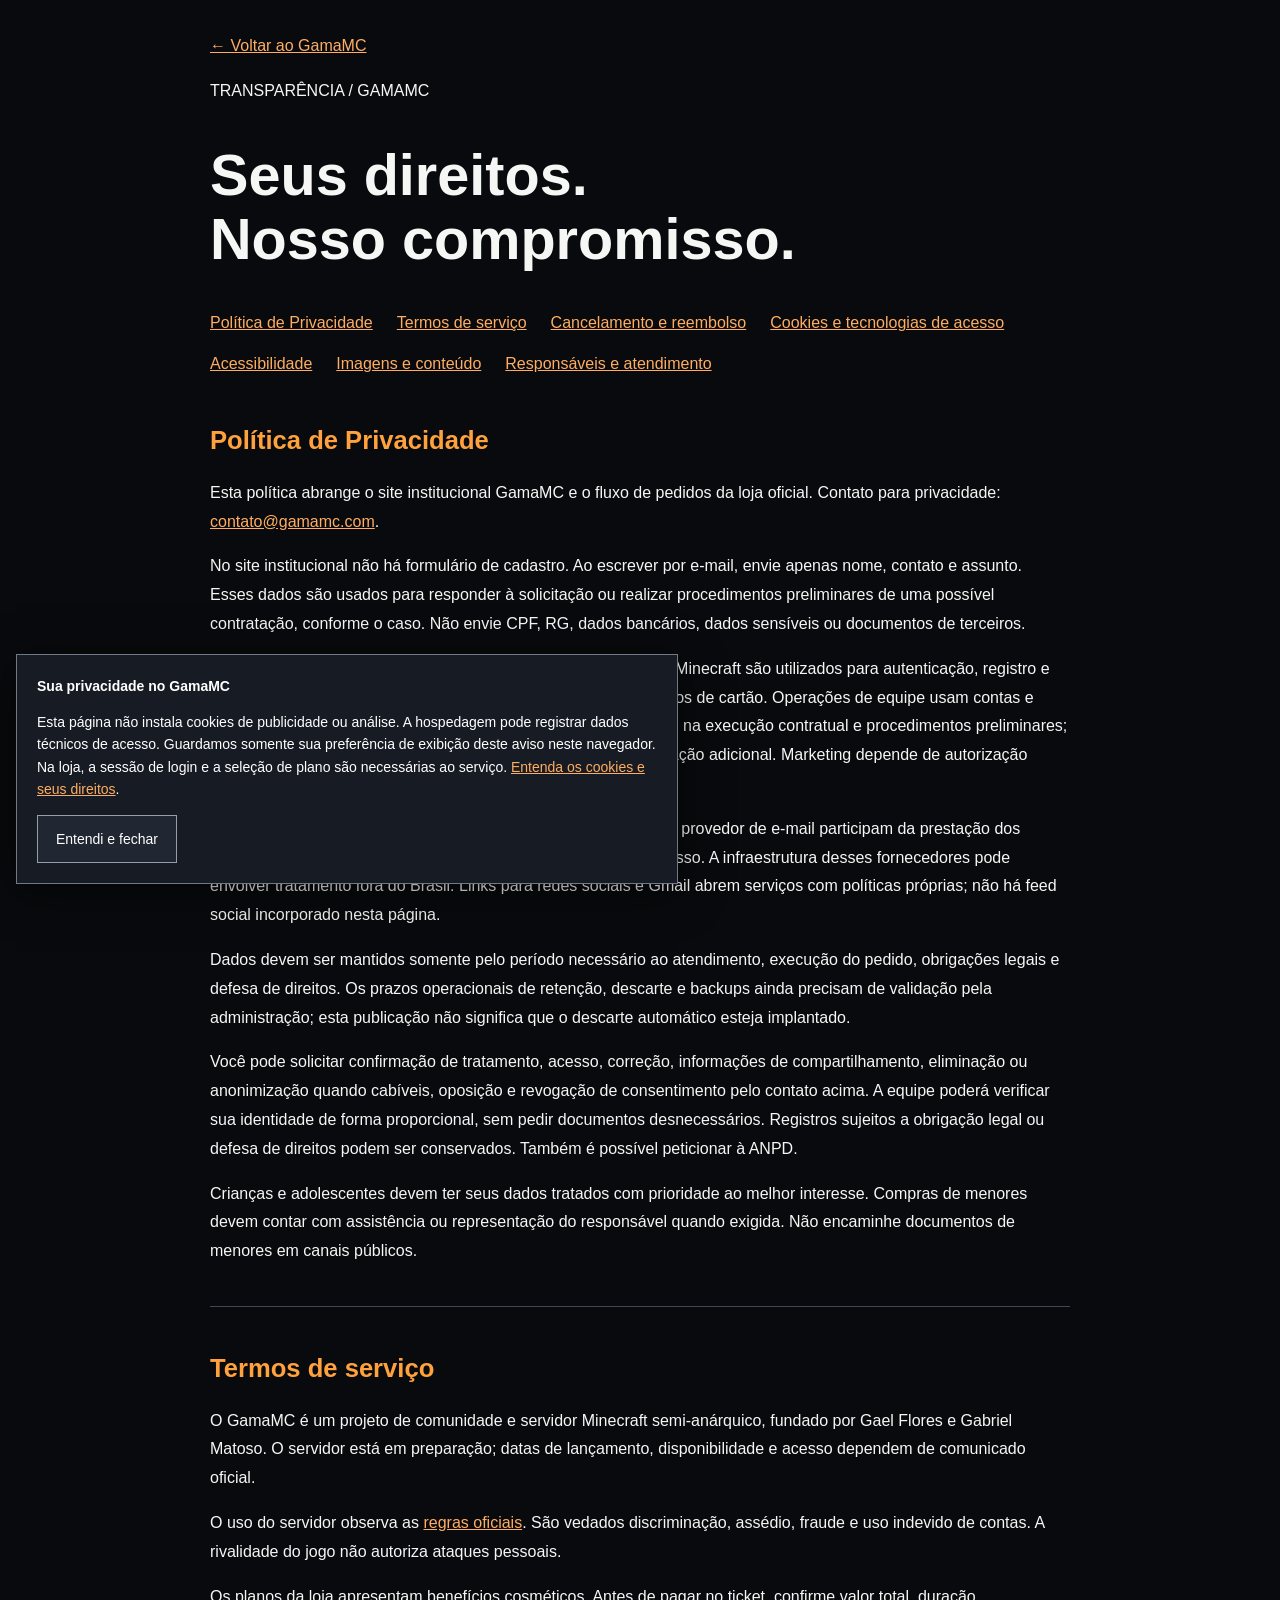
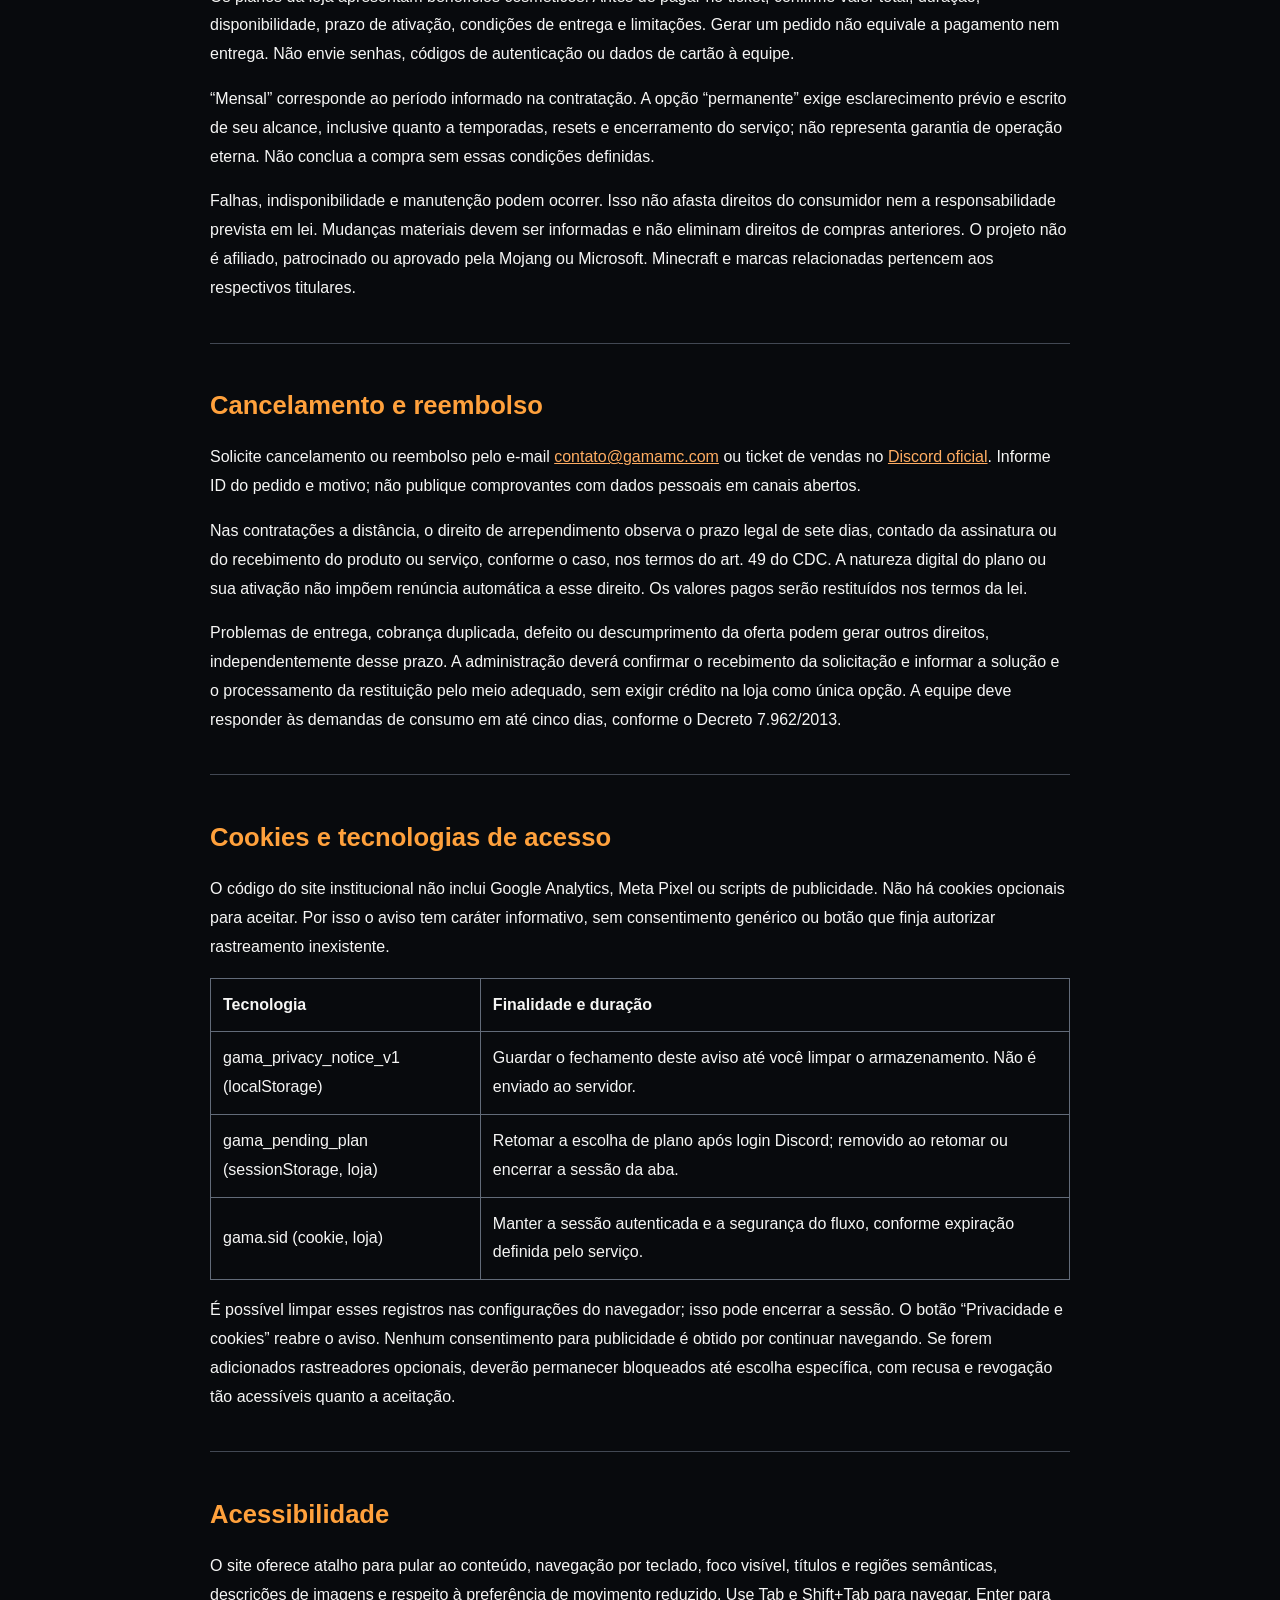
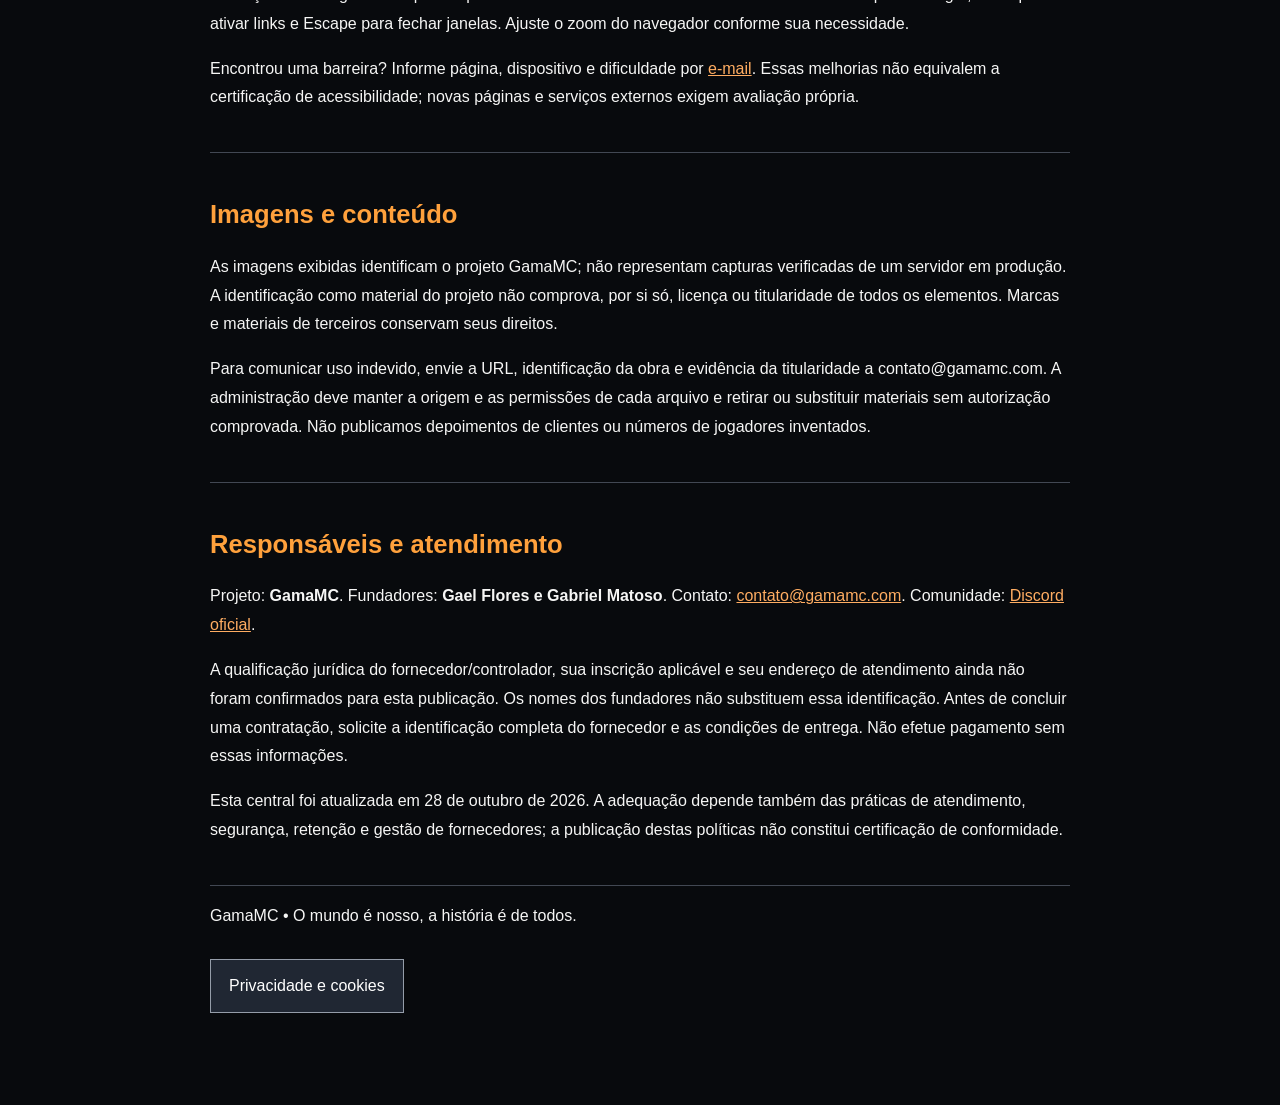
==== politicas.html @ e67f2d0d "Add GamaMC policies and accessibility improvements" ====
<!doctype html><html lang="pt-BR"><head><meta charset="utf-8"><meta name="viewport" content="width=device-width,initial-scale=1"><title>Privacidade, termos e atendimento | GamaMC</title><meta name="description" content="Políticas de privacidade, cookies, termos, reembolso e atendimento GamaMC."><link rel="stylesheet" href="legal.css"></head><body class="legal-page"><a href="/">← Voltar ao GamaMC</a><main id="conteudo"><p>TRANSPARÊNCIA / GAMAMC</p><h1>Seus direitos.<br>Nosso compromisso.</h1><nav class="legal-nav" aria-label="Políticas"><a href="#privacidade">Política de Privacidade</a><a href="#termos">Termos de serviço</a><a href="#reembolso">Cancelamento e reembolso</a><a href="#cookies">Cookies e tecnologias de acesso</a><a href="#acessibilidade">Acessibilidade</a><a href="#imagens">Imagens e conteúdo</a><a href="#contato">Responsáveis e atendimento</a></nav><section id="privacidade"><h2>Política de Privacidade</h2><p>Esta política abrange o site institucional GamaMC e o fluxo de pedidos da loja oficial. Contato para privacidade: <a href="mailto:contato@gamamc.com?subject=Privacidade%20e%20dados">contato@gamamc.com</a>.</p><p>No site institucional não há formulário de cadastro. Ao escrever por e-mail, envie apenas nome, contato e assunto. Esses dados são usados para responder à solicitação ou realizar procedimentos preliminares de uma possível contratação, conforme o caso. Não envie CPF, RG, dados bancários, dados sensíveis ou documentos de terceiros.</p><p>Na loja, o login Discord identifica a conta; e-mail verificado e nick Minecraft são utilizados para autenticação, registro e atendimento do pedido. O fluxo público não solicita CPF nem dados de cartão. Operações de equipe usam contas e permissões próprias. Os dados necessários à compra se baseiam na execução contratual e procedimentos preliminares; obrigações legais e proteção de direitos podem justificar conservação adicional. Marketing depende de autorização específica e opcional, caso venha a existir.</p><p>Hospedagem (Vercel no institucional e Railway na loja), Discord e provedor de e-mail participam da prestação dos serviços e podem tratar dados técnicos, como IP e horário de acesso. A infraestrutura desses fornecedores pode envolver tratamento fora do Brasil. Links para redes sociais e Gmail abrem serviços com políticas próprias; não há feed social incorporado nesta página.</p><p>Dados devem ser mantidos somente pelo período necessário ao atendimento, execução do pedido, obrigações legais e defesa de direitos. Os prazos operacionais de retenção, descarte e backups ainda precisam de validação pela administração; esta publicação não significa que o descarte automático esteja implantado.</p><p>Você pode solicitar confirmação de tratamento, acesso, correção, informações de compartilhamento, eliminação ou anonimização quando cabíveis, oposição e revogação de consentimento pelo contato acima. A equipe poderá verificar sua identidade de forma proporcional, sem pedir documentos desnecessários. Registros sujeitos a obrigação legal ou defesa de direitos podem ser conservados. Também é possível peticionar à ANPD.</p><p>Crianças e adolescentes devem ter seus dados tratados com prioridade ao melhor interesse. Compras de menores devem contar com assistência ou representação do responsável quando exigida. Não encaminhe documentos de menores em canais públicos.</p></section><section id="termos"><h2>Termos de serviço</h2><p>O GamaMC é um projeto de comunidade e servidor Minecraft semi-anárquico, fundado por Gael Flores e Gabriel Matoso. O servidor está em preparação; datas de lançamento, disponibilidade e acesso dependem de comunicado oficial.</p><p>O uso do servidor observa as <a href="https://gamamcregras.vercel.app/">regras oficiais</a>. São vedados discriminação, assédio, fraude e uso indevido de contas. A rivalidade do jogo não autoriza ataques pessoais.</p><p>Os planos da loja apresentam benefícios cosméticos. Antes de pagar no ticket, confirme valor total, duração, disponibilidade, prazo de ativação, condições de entrega e limitações. Gerar um pedido não equivale a pagamento nem entrega. Não envie senhas, códigos de autenticação ou dados de cartão à equipe.</p><p>“Mensal” corresponde ao período informado na contratação. A opção “permanente” exige esclarecimento prévio e escrito de seu alcance, inclusive quanto a temporadas, resets e encerramento do serviço; não representa garantia de operação eterna. Não conclua a compra sem essas condições definidas.</p><p>Falhas, indisponibilidade e manutenção podem ocorrer. Isso não afasta direitos do consumidor nem a responsabilidade prevista em lei. Mudanças materiais devem ser informadas e não eliminam direitos de compras anteriores. O projeto não é afiliado, patrocinado ou aprovado pela Mojang ou Microsoft. Minecraft e marcas relacionadas pertencem aos respectivos titulares.</p></section><section id="reembolso"><h2>Cancelamento e reembolso</h2><p>Solicite cancelamento ou reembolso pelo e-mail <a href="mailto:contato@gamamc.com?subject=Cancelamento%20ou%20reembolso">contato@gamamc.com</a> ou ticket de vendas no <a href="https://discord.gg/cwuTtM74SW">Discord oficial</a>. Informe ID do pedido e motivo; não publique comprovantes com dados pessoais em canais abertos.</p><p>Nas contratações a distância, o direito de arrependimento observa o prazo legal de sete dias, contado da assinatura ou do recebimento do produto ou serviço, conforme o caso, nos termos do art. 49 do CDC. A natureza digital do plano ou sua ativação não impõem renúncia automática a esse direito. Os valores pagos serão restituídos nos termos da lei.</p><p>Problemas de entrega, cobrança duplicada, defeito ou descumprimento da oferta podem gerar outros direitos, independentemente desse prazo. A administração deverá confirmar o recebimento da solicitação e informar a solução e o processamento da restituição pelo meio adequado, sem exigir crédito na loja como única opção. A equipe deve responder às demandas de consumo em até cinco dias, conforme o Decreto 7.962/2013.</p></section><section id="cookies"><h2>Cookies e tecnologias de acesso</h2><p>O código do site institucional não inclui Google Analytics, Meta Pixel ou scripts de publicidade. Não há cookies opcionais para aceitar. Por isso o aviso tem caráter informativo, sem consentimento genérico ou botão que finja autorizar rastreamento inexistente.</p><table><thead><tr><th>Tecnologia</th><th>Finalidade e duração</th></tr></thead><tbody><tr><td>gama_privacy_notice_v1 (localStorage)</td><td>Guardar o fechamento deste aviso até você limpar o armazenamento. Não é enviado ao servidor.</td></tr><tr><td>gama_pending_plan (sessionStorage, loja)</td><td>Retomar a escolha de plano após login Discord; removido ao retomar ou encerrar a sessão da aba.</td></tr><tr><td>gama.sid (cookie, loja)</td><td>Manter a sessão autenticada e a segurança do fluxo, conforme expiração definida pelo serviço.</td></tr></tbody></table><p>É possível limpar esses registros nas configurações do navegador; isso pode encerrar a sessão. O botão “Privacidade e cookies” reabre o aviso. Nenhum consentimento para publicidade é obtido por continuar navegando. Se forem adicionados rastreadores opcionais, deverão permanecer bloqueados até escolha específica, com recusa e revogação tão acessíveis quanto a aceitação.</p></section><section id="acessibilidade"><h2>Acessibilidade</h2><p>O site oferece atalho para pular ao conteúdo, navegação por teclado, foco visível, títulos e regiões semânticas, descrições de imagens e respeito à preferência de movimento reduzido. Use Tab e Shift+Tab para navegar, Enter para ativar links e Escape para fechar janelas. Ajuste o zoom do navegador conforme sua necessidade.</p><p>Encontrou uma barreira? Informe página, dispositivo e dificuldade por <a href="mailto:contato@gamamc.com?subject=Acessibilidade">e-mail</a>. Essas melhorias não equivalem a certificação de acessibilidade; novas páginas e serviços externos exigem avaliação própria.</p></section><section id="imagens"><h2>Imagens e conteúdo</h2><p>As imagens exibidas identificam o projeto GamaMC; não representam capturas verificadas de um servidor em produção. A identificação como material do projeto não comprova, por si só, licença ou titularidade de todos os elementos. Marcas e materiais de terceiros conservam seus direitos.</p><p>Para comunicar uso indevido, envie a URL, identificação da obra e evidência da titularidade a contato@gamamc.com. A administração deve manter a origem e as permissões de cada arquivo e retirar ou substituir materiais sem autorização comprovada. Não publicamos depoimentos de clientes ou números de jogadores inventados.</p></section><section id="contato"><h2>Responsáveis e atendimento</h2><p>Projeto: <strong>GamaMC</strong>. Fundadores: <strong>Gael Flores e Gabriel Matoso</strong>. Contato: <a href="mailto:contato@gamamc.com">contato@gamamc.com</a>. Comunidade: <a href="https://discord.gg/cwuTtM74SW">Discord oficial</a>.</p><p>A qualificação jurídica do fornecedor/controlador, sua inscrição aplicável e seu endereço de atendimento ainda não foram confirmados para esta publicação. Os nomes dos fundadores não substituem essa identificação. Antes de concluir uma contratação, solicite a identificação completa do fornecedor e as condições de entrega. Não efetue pagamento sem essas informações.</p><p>Esta central foi atualizada em 28 de outubro de 2026. A adequação depende também das práticas de atendimento, segurança, retenção e gestão de fornecedores; a publicação destas políticas não constitui certificação de conformidade.</p></section></main><footer><p>GamaMC • O mundo é nosso, a história é de todos.</p></footer><script src="privacy.js" defer></script></body></html>
---- legal.css ----
/* Contraste, foco, movimento e políticas compartilhados. */
:root{--muted:#b8bec8} :focus-visible{outline:3px solid #ffad62!important;outline-offset:5px!important}a,button,input,select,summary{touch-action:manipulation} .footer-links a{min-height:44px;display:inline-flex;align-items:center} .brand small,.hero-foot,.section-tag,.portal-status-note,.portal-disclaimer{color:#bbc1cb} .legal-page{max-width:860px;margin:auto;padding:32px 24px 80px;font:1rem/1.8 Arial,sans-serif;background:#080a0d;color:#f6f6f5}.legal-page h1{font-size:clamp(2rem,7vw,3.6rem);line-height:1.1}.legal-page h2{font-size:1.6rem;line-height:1.3;color:#ffa13c}.legal-page section{padding:24px 0;border-bottom:1px solid #424853;scroll-margin-top:24px}.legal-page a{text-decoration:underline;color:#ffad62}.legal-nav{display:flex;flex-wrap:wrap;gap:12px 24px}.privacy-notice{position:fixed;bottom:16px;left:16px;right:16px;max-width:620px;z-index:150;background:#171c24;color:#fff;border:1px solid #717987;padding:20px;box-shadow:0 8px 40px #0008;font:14px/1.6 Arial,sans-serif}.privacy-notice a{text-decoration:underline;color:#ffad62}.privacy-notice button,.privacy-settings{background:#202733;color:#fff;border:1px solid #959da9;padding:12px 18px;cursor:pointer;font:inherit}.privacy-settings{margin:12px 0}.privacy-notice[hidden]{display:none}.skip-link:focus{z-index:999;position:fixed;top:8px;left:8px;background:#fff;color:#000;padding:16px}.legal-page table{width:100%;border-collapse:collapse}.legal-page td,.legal-page th{text-align:left;border:1px solid #626b79;padding:12px;overflow-wrap:anywhere}@media(prefers-reduced-motion:reduce){*,*::before,*::after{animation:none!important;transition:none!important;scroll-behavior:auto!important}.reveal{opacity:1!important;transform:none!important}} @media(max-width:760px){.nav:not(.open){visibility:hidden}.nav.open{visibility:visible}.privacy-notice{bottom:8px;left:8px;right:8px;max-height:50vh;overflow:auto}}
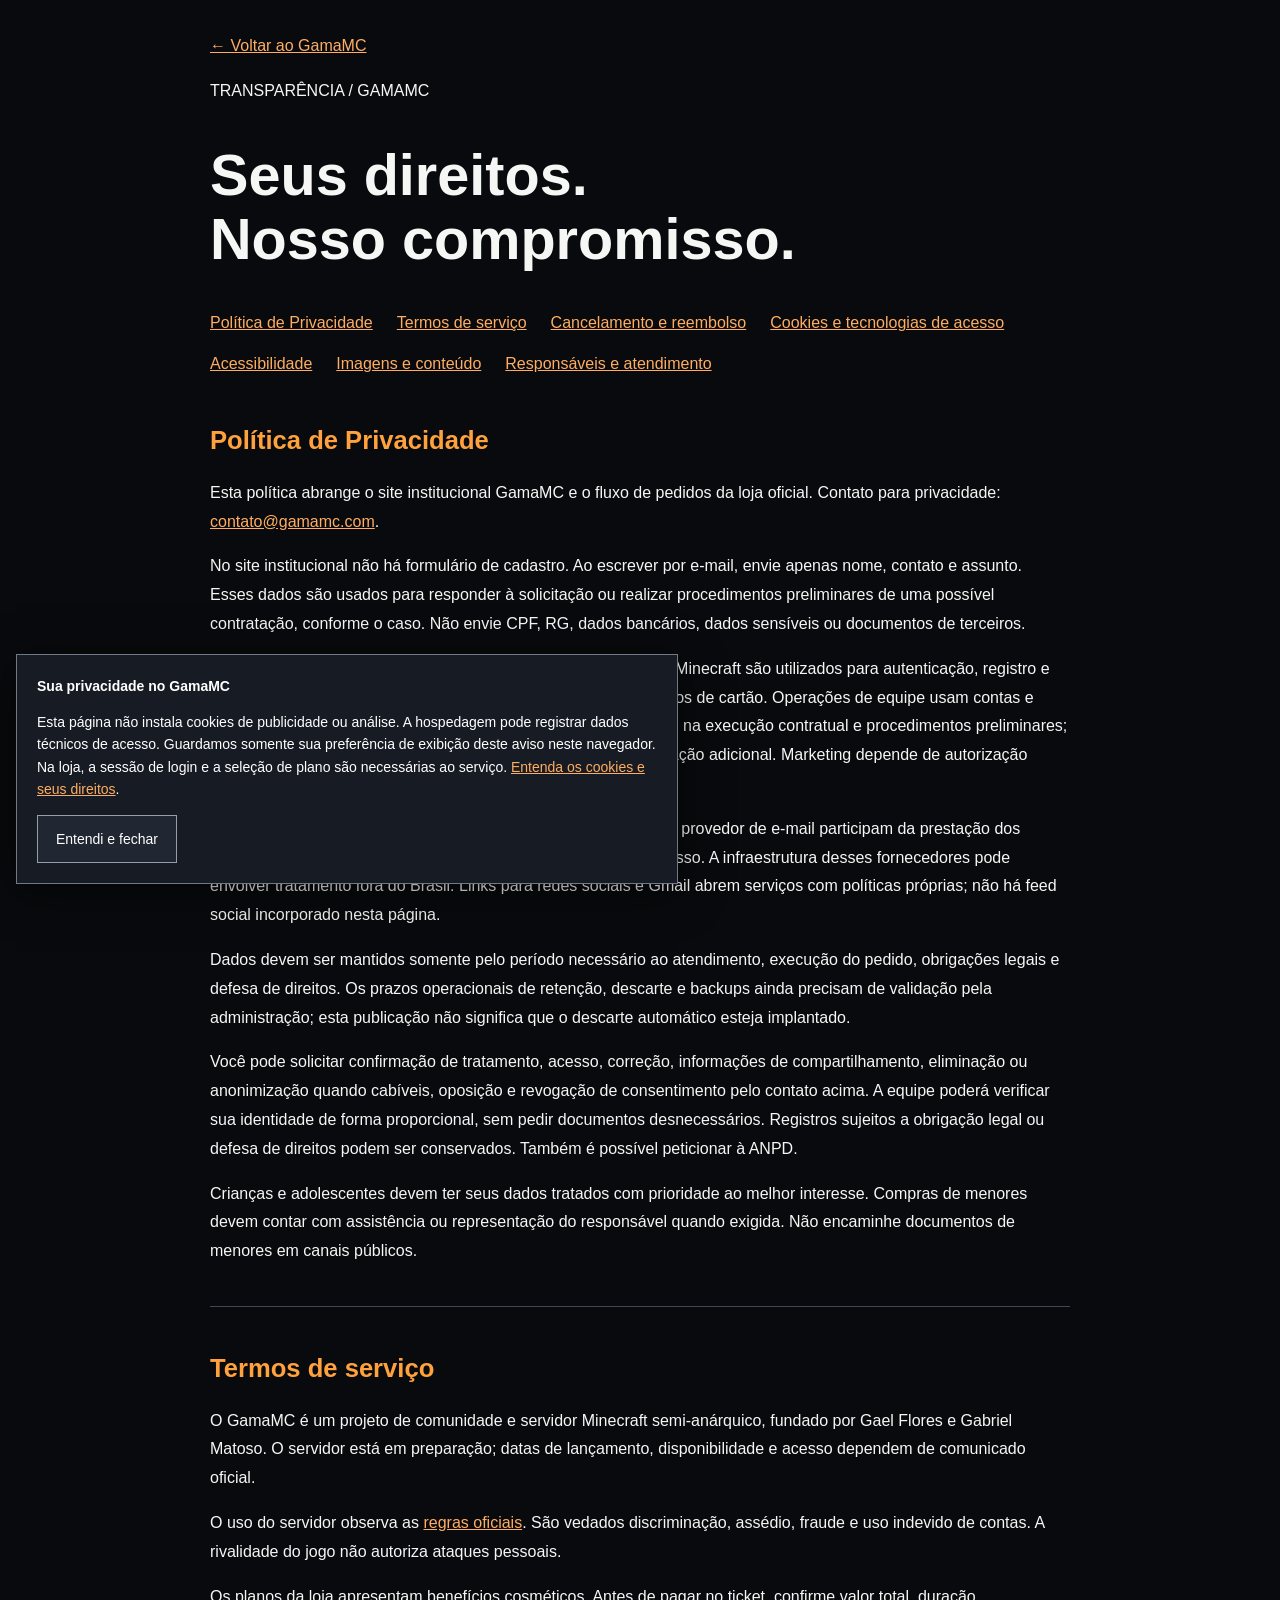
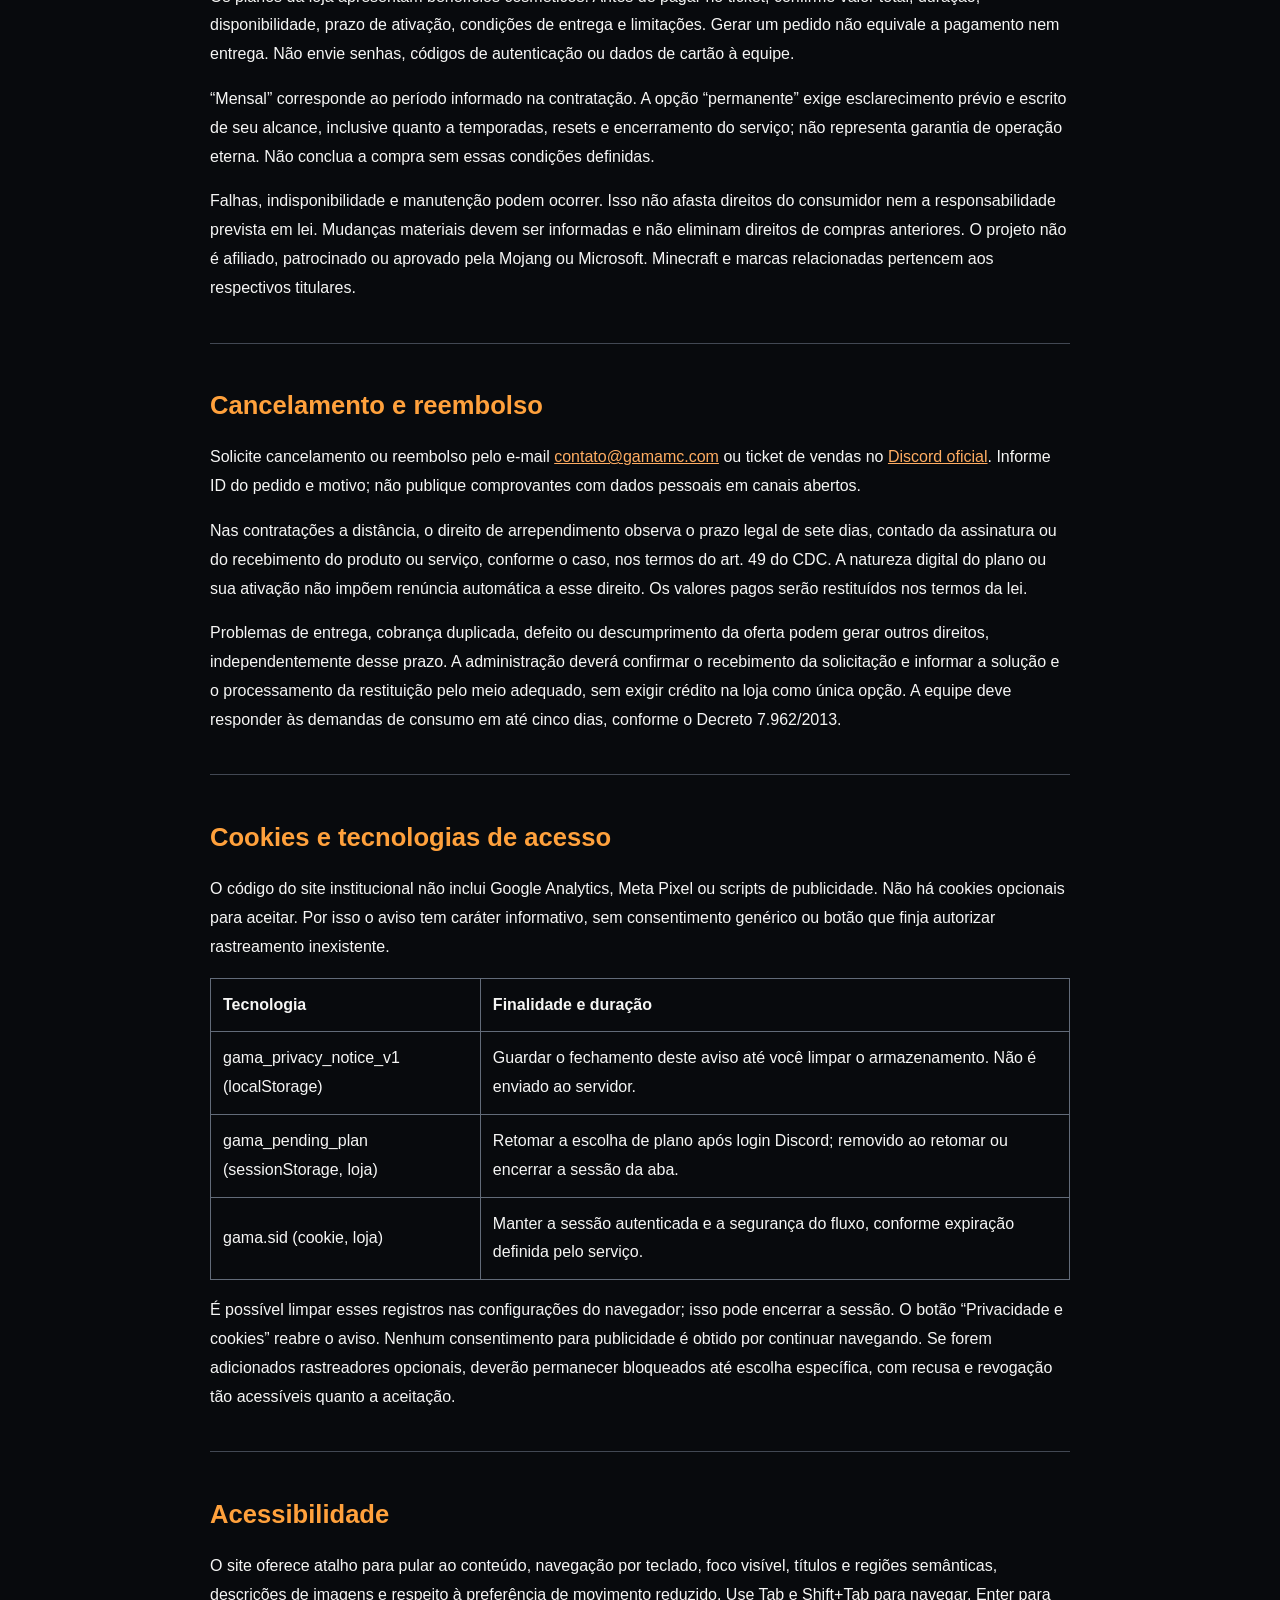
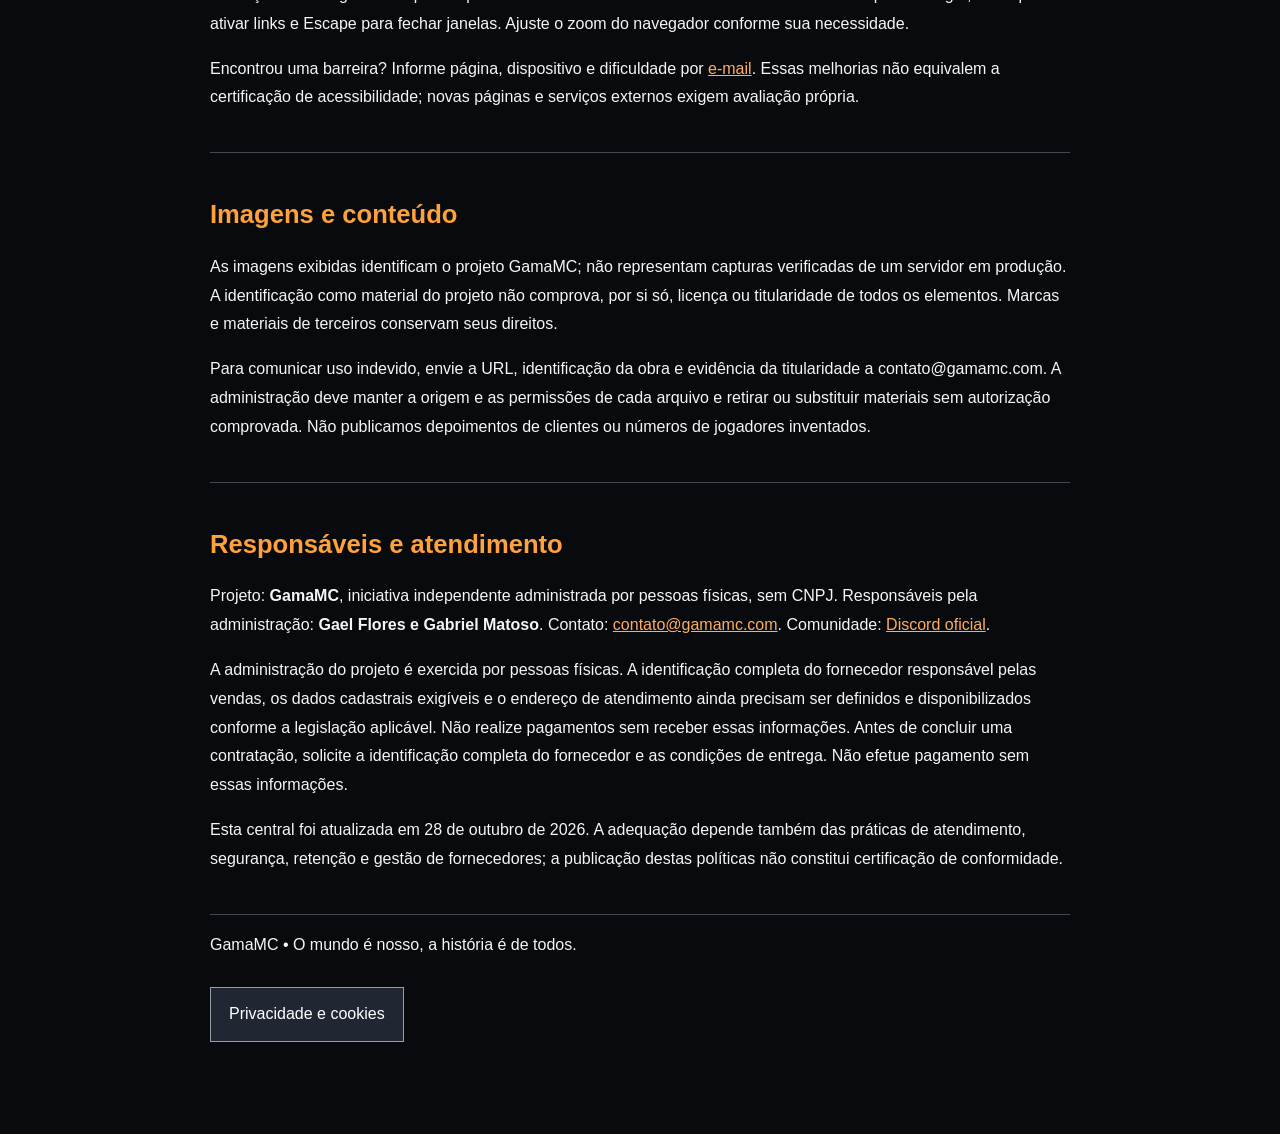
==== commit ccced9b1: "Clarify GamaMC individual administrators and verified contact" ====
--- a/politicas.html
+++ b/politicas.html
@@ -1 +1 @@
-<!doctype html><html lang="pt-BR"><head><meta charset="utf-8"><meta name="viewport" content="width=device-width,initial-scale=1"><title>Privacidade, termos e atendimento | GamaMC</title><meta name="description" content="Políticas de privacidade, cookies, termos, reembolso e atendimento GamaMC."><link rel="stylesheet" href="legal.css"></head><body class="legal-page"><a href="/">← Voltar ao GamaMC</a><main id="conteudo"><p>TRANSPARÊNCIA / GAMAMC</p><h1>Seus direitos.<br>Nosso compromisso.</h1><nav class="legal-nav" aria-label="Políticas"><a href="#privacidade">Política de Privacidade</a><a href="#termos">Termos de serviço</a><a href="#reembolso">Cancelamento e reembolso</a><a href="#cookies">Cookies e tecnologias de acesso</a><a href="#acessibilidade">Acessibilidade</a><a href="#imagens">Imagens e conteúdo</a><a href="#contato">Responsáveis e atendimento</a></nav><section id="privacidade"><h2>Política de Privacidade</h2><p>Esta política abrange o site institucional GamaMC e o fluxo de pedidos da loja oficial. Contato para privacidade: <a href="mailto:contato@gamamc.com?subject=Privacidade%20e%20dados">contato@gamamc.com</a>.</p><p>No site institucional não há formulário de cadastro. Ao escrever por e-mail, envie apenas nome, contato e assunto. Esses dados são usados para responder à solicitação ou realizar procedimentos preliminares de uma possível contratação, conforme o caso. Não envie CPF, RG, dados bancários, dados sensíveis ou documentos de terceiros.</p><p>Na loja, o login Discord identifica a conta; e-mail verificado e nick Minecraft são utilizados para autenticação, registro e atendimento do pedido. O fluxo público não solicita CPF nem dados de cartão. Operações de equipe usam contas e permissões próprias. Os dados necessários à compra se baseiam na execução contratual e procedimentos preliminares; obrigações legais e proteção de direitos podem justificar conservação adicional. Marketing depende de autorização específica e opcional, caso venha a existir.</p><p>Hospedagem (Vercel no institucional e Railway na loja), Discord e provedor de e-mail participam da prestação dos serviços e podem tratar dados técnicos, como IP e horário de acesso. A infraestrutura desses fornecedores pode envolver tratamento fora do Brasil. Links para redes sociais e Gmail abrem serviços com políticas próprias; não há feed social incorporado nesta página.</p><p>Dados devem ser mantidos somente pelo período necessário ao atendimento, execução do pedido, obrigações legais e defesa de direitos. Os prazos operacionais de retenção, descarte e backups ainda precisam de validação pela administração; esta publicação não significa que o descarte automático esteja implantado.</p><p>Você pode solicitar confirmação de tratamento, acesso, correção, informações de compartilhamento, eliminação ou anonimização quando cabíveis, oposição e revogação de consentimento pelo contato acima. A equipe poderá verificar sua identidade de forma proporcional, sem pedir documentos desnecessários. Registros sujeitos a obrigação legal ou defesa de direitos podem ser conservados. Também é possível peticionar à ANPD.</p><p>Crianças e adolescentes devem ter seus dados tratados com prioridade ao melhor interesse. Compras de menores devem contar com assistência ou representação do responsável quando exigida. Não encaminhe documentos de menores em canais públicos.</p></section><section id="termos"><h2>Termos de serviço</h2><p>O GamaMC é um projeto de comunidade e servidor Minecraft semi-anárquico, fundado por Gael Flores e Gabriel Matoso. O servidor está em preparação; datas de lançamento, disponibilidade e acesso dependem de comunicado oficial.</p><p>O uso do servidor observa as <a href="https://gamamcregras.vercel.app/">regras oficiais</a>. São vedados discriminação, assédio, fraude e uso indevido de contas. A rivalidade do jogo não autoriza ataques pessoais.</p><p>Os planos da loja apresentam benefícios cosméticos. Antes de pagar no ticket, confirme valor total, duração, disponibilidade, prazo de ativação, condições de entrega e limitações. Gerar um pedido não equivale a pagamento nem entrega. Não envie senhas, códigos de autenticação ou dados de cartão à equipe.</p><p>“Mensal” corresponde ao período informado na contratação. A opção “permanente” exige esclarecimento prévio e escrito de seu alcance, inclusive quanto a temporadas, resets e encerramento do serviço; não representa garantia de operação eterna. Não conclua a compra sem essas condições definidas.</p><p>Falhas, indisponibilidade e manutenção podem ocorrer. Isso não afasta direitos do consumidor nem a responsabilidade prevista em lei. Mudanças materiais devem ser informadas e não eliminam direitos de compras anteriores. O projeto não é afiliado, patrocinado ou aprovado pela Mojang ou Microsoft. Minecraft e marcas relacionadas pertencem aos respectivos titulares.</p></section><section id="reembolso"><h2>Cancelamento e reembolso</h2><p>Solicite cancelamento ou reembolso pelo e-mail <a href="mailto:contato@gamamc.com?subject=Cancelamento%20ou%20reembolso">contato@gamamc.com</a> ou ticket de vendas no <a href="https://discord.gg/cwuTtM74SW">Discord oficial</a>. Informe ID do pedido e motivo; não publique comprovantes com dados pessoais em canais abertos.</p><p>Nas contratações a distância, o direito de arrependimento observa o prazo legal de sete dias, contado da assinatura ou do recebimento do produto ou serviço, conforme o caso, nos termos do art. 49 do CDC. A natureza digital do plano ou sua ativação não impõem renúncia automática a esse direito. Os valores pagos serão restituídos nos termos da lei.</p><p>Problemas de entrega, cobrança duplicada, defeito ou descumprimento da oferta podem gerar outros direitos, independentemente desse prazo. A administração deverá confirmar o recebimento da solicitação e informar a solução e o processamento da restituição pelo meio adequado, sem exigir crédito na loja como única opção. A equipe deve responder às demandas de consumo em até cinco dias, conforme o Decreto 7.962/2013.</p></section><section id="cookies"><h2>Cookies e tecnologias de acesso</h2><p>O código do site institucional não inclui Google Analytics, Meta Pixel ou scripts de publicidade. Não há cookies opcionais para aceitar. Por isso o aviso tem caráter informativo, sem consentimento genérico ou botão que finja autorizar rastreamento inexistente.</p><table><thead><tr><th>Tecnologia</th><th>Finalidade e duração</th></tr></thead><tbody><tr><td>gama_privacy_notice_v1 (localStorage)</td><td>Guardar o fechamento deste aviso até você limpar o armazenamento. Não é enviado ao servidor.</td></tr><tr><td>gama_pending_plan (sessionStorage, loja)</td><td>Retomar a escolha de plano após login Discord; removido ao retomar ou encerrar a sessão da aba.</td></tr><tr><td>gama.sid (cookie, loja)</td><td>Manter a sessão autenticada e a segurança do fluxo, conforme expiração definida pelo serviço.</td></tr></tbody></table><p>É possível limpar esses registros nas configurações do navegador; isso pode encerrar a sessão. O botão “Privacidade e cookies” reabre o aviso. Nenhum consentimento para publicidade é obtido por continuar navegando. Se forem adicionados rastreadores opcionais, deverão permanecer bloqueados até escolha específica, com recusa e revogação tão acessíveis quanto a aceitação.</p></section><section id="acessibilidade"><h2>Acessibilidade</h2><p>O site oferece atalho para pular ao conteúdo, navegação por teclado, foco visível, títulos e regiões semânticas, descrições de imagens e respeito à preferência de movimento reduzido. Use Tab e Shift+Tab para navegar, Enter para ativar links e Escape para fechar janelas. Ajuste o zoom do navegador conforme sua necessidade.</p><p>Encontrou uma barreira? Informe página, dispositivo e dificuldade por <a href="mailto:contato@gamamc.com?subject=Acessibilidade">e-mail</a>. Essas melhorias não equivalem a certificação de acessibilidade; novas páginas e serviços externos exigem avaliação própria.</p></section><section id="imagens"><h2>Imagens e conteúdo</h2><p>As imagens exibidas identificam o projeto GamaMC; não representam capturas verificadas de um servidor em produção. A identificação como material do projeto não comprova, por si só, licença ou titularidade de todos os elementos. Marcas e materiais de terceiros conservam seus direitos.</p><p>Para comunicar uso indevido, envie a URL, identificação da obra e evidência da titularidade a contato@gamamc.com. A administração deve manter a origem e as permissões de cada arquivo e retirar ou substituir materiais sem autorização comprovada. Não publicamos depoimentos de clientes ou números de jogadores inventados.</p></section><section id="contato"><h2>Responsáveis e atendimento</h2><p>Projeto: <strong>GamaMC</strong>. Fundadores: <strong>Gael Flores e Gabriel Matoso</strong>. Contato: <a href="mailto:contato@gamamc.com">contato@gamamc.com</a>. Comunidade: <a href="https://discord.gg/cwuTtM74SW">Discord oficial</a>.</p><p>A qualificação jurídica do fornecedor/controlador, sua inscrição aplicável e seu endereço de atendimento ainda não foram confirmados para esta publicação. Os nomes dos fundadores não substituem essa identificação. Antes de concluir uma contratação, solicite a identificação completa do fornecedor e as condições de entrega. Não efetue pagamento sem essas informações.</p><p>Esta central foi atualizada em 28 de outubro de 2026. A adequação depende também das práticas de atendimento, segurança, retenção e gestão de fornecedores; a publicação destas políticas não constitui certificação de conformidade.</p></section></main><footer><p>GamaMC • O mundo é nosso, a história é de todos.</p></footer><script src="privacy.js" defer></script></body></html>+<!doctype html><html lang="pt-BR"><head><meta charset="utf-8"><meta name="viewport" content="width=device-width,initial-scale=1"><title>Privacidade, termos e atendimento | GamaMC</title><meta name="description" content="Políticas de privacidade, cookies, termos, reembolso e atendimento GamaMC."><link rel="stylesheet" href="legal.css"></head><body class="legal-page"><a href="/">← Voltar ao GamaMC</a><main id="conteudo"><p>TRANSPARÊNCIA / GAMAMC</p><h1>Seus direitos.<br>Nosso compromisso.</h1><nav class="legal-nav" aria-label="Políticas"><a href="#privacidade">Política de Privacidade</a><a href="#termos">Termos de serviço</a><a href="#reembolso">Cancelamento e reembolso</a><a href="#cookies">Cookies e tecnologias de acesso</a><a href="#acessibilidade">Acessibilidade</a><a href="#imagens">Imagens e conteúdo</a><a href="#contato">Responsáveis e atendimento</a></nav><section id="privacidade"><h2>Política de Privacidade</h2><p>Esta política abrange o site institucional GamaMC e o fluxo de pedidos da loja oficial. Contato para privacidade: <a href="mailto:contato@gamamc.com?subject=Privacidade%20e%20dados">contato@gamamc.com</a>.</p><p>No site institucional não há formulário de cadastro. Ao escrever por e-mail, envie apenas nome, contato e assunto. Esses dados são usados para responder à solicitação ou realizar procedimentos preliminares de uma possível contratação, conforme o caso. Não envie CPF, RG, dados bancários, dados sensíveis ou documentos de terceiros.</p><p>Na loja, o login Discord identifica a conta; e-mail verificado e nick Minecraft são utilizados para autenticação, registro e atendimento do pedido. O fluxo público não solicita CPF nem dados de cartão. Operações de equipe usam contas e permissões próprias. Os dados necessários à compra se baseiam na execução contratual e procedimentos preliminares; obrigações legais e proteção de direitos podem justificar conservação adicional. Marketing depende de autorização específica e opcional, caso venha a existir.</p><p>Hospedagem (Vercel no institucional e Railway na loja), Discord e provedor de e-mail participam da prestação dos serviços e podem tratar dados técnicos, como IP e horário de acesso. A infraestrutura desses fornecedores pode envolver tratamento fora do Brasil. Links para redes sociais e Gmail abrem serviços com políticas próprias; não há feed social incorporado nesta página.</p><p>Dados devem ser mantidos somente pelo período necessário ao atendimento, execução do pedido, obrigações legais e defesa de direitos. Os prazos operacionais de retenção, descarte e backups ainda precisam de validação pela administração; esta publicação não significa que o descarte automático esteja implantado.</p><p>Você pode solicitar confirmação de tratamento, acesso, correção, informações de compartilhamento, eliminação ou anonimização quando cabíveis, oposição e revogação de consentimento pelo contato acima. A equipe poderá verificar sua identidade de forma proporcional, sem pedir documentos desnecessários. Registros sujeitos a obrigação legal ou defesa de direitos podem ser conservados. Também é possível peticionar à ANPD.</p><p>Crianças e adolescentes devem ter seus dados tratados com prioridade ao melhor interesse. Compras de menores devem contar com assistência ou representação do responsável quando exigida. Não encaminhe documentos de menores em canais públicos.</p></section><section id="termos"><h2>Termos de serviço</h2><p>O GamaMC é um projeto de comunidade e servidor Minecraft semi-anárquico, fundado por Gael Flores e Gabriel Matoso. O servidor está em preparação; datas de lançamento, disponibilidade e acesso dependem de comunicado oficial.</p><p>O uso do servidor observa as <a href="https://gamamcregras.vercel.app/">regras oficiais</a>. São vedados discriminação, assédio, fraude e uso indevido de contas. A rivalidade do jogo não autoriza ataques pessoais.</p><p>Os planos da loja apresentam benefícios cosméticos. Antes de pagar no ticket, confirme valor total, duração, disponibilidade, prazo de ativação, condições de entrega e limitações. Gerar um pedido não equivale a pagamento nem entrega. Não envie senhas, códigos de autenticação ou dados de cartão à equipe.</p><p>“Mensal” corresponde ao período informado na contratação. A opção “permanente” exige esclarecimento prévio e escrito de seu alcance, inclusive quanto a temporadas, resets e encerramento do serviço; não representa garantia de operação eterna. Não conclua a compra sem essas condições definidas.</p><p>Falhas, indisponibilidade e manutenção podem ocorrer. Isso não afasta direitos do consumidor nem a responsabilidade prevista em lei. Mudanças materiais devem ser informadas e não eliminam direitos de compras anteriores. O projeto não é afiliado, patrocinado ou aprovado pela Mojang ou Microsoft. Minecraft e marcas relacionadas pertencem aos respectivos titulares.</p></section><section id="reembolso"><h2>Cancelamento e reembolso</h2><p>Solicite cancelamento ou reembolso pelo e-mail <a href="mailto:contato@gamamc.com?subject=Cancelamento%20ou%20reembolso">contato@gamamc.com</a> ou ticket de vendas no <a href="https://discord.gg/cwuTtM74SW">Discord oficial</a>. Informe ID do pedido e motivo; não publique comprovantes com dados pessoais em canais abertos.</p><p>Nas contratações a distância, o direito de arrependimento observa o prazo legal de sete dias, contado da assinatura ou do recebimento do produto ou serviço, conforme o caso, nos termos do art. 49 do CDC. A natureza digital do plano ou sua ativação não impõem renúncia automática a esse direito. Os valores pagos serão restituídos nos termos da lei.</p><p>Problemas de entrega, cobrança duplicada, defeito ou descumprimento da oferta podem gerar outros direitos, independentemente desse prazo. A administração deverá confirmar o recebimento da solicitação e informar a solução e o processamento da restituição pelo meio adequado, sem exigir crédito na loja como única opção. A equipe deve responder às demandas de consumo em até cinco dias, conforme o Decreto 7.962/2013.</p></section><section id="cookies"><h2>Cookies e tecnologias de acesso</h2><p>O código do site institucional não inclui Google Analytics, Meta Pixel ou scripts de publicidade. Não há cookies opcionais para aceitar. Por isso o aviso tem caráter informativo, sem consentimento genérico ou botão que finja autorizar rastreamento inexistente.</p><table><thead><tr><th>Tecnologia</th><th>Finalidade e duração</th></tr></thead><tbody><tr><td>gama_privacy_notice_v1 (localStorage)</td><td>Guardar o fechamento deste aviso até você limpar o armazenamento. Não é enviado ao servidor.</td></tr><tr><td>gama_pending_plan (sessionStorage, loja)</td><td>Retomar a escolha de plano após login Discord; removido ao retomar ou encerrar a sessão da aba.</td></tr><tr><td>gama.sid (cookie, loja)</td><td>Manter a sessão autenticada e a segurança do fluxo, conforme expiração definida pelo serviço.</td></tr></tbody></table><p>É possível limpar esses registros nas configurações do navegador; isso pode encerrar a sessão. O botão “Privacidade e cookies” reabre o aviso. Nenhum consentimento para publicidade é obtido por continuar navegando. Se forem adicionados rastreadores opcionais, deverão permanecer bloqueados até escolha específica, com recusa e revogação tão acessíveis quanto a aceitação.</p></section><section id="acessibilidade"><h2>Acessibilidade</h2><p>O site oferece atalho para pular ao conteúdo, navegação por teclado, foco visível, títulos e regiões semânticas, descrições de imagens e respeito à preferência de movimento reduzido. Use Tab e Shift+Tab para navegar, Enter para ativar links e Escape para fechar janelas. Ajuste o zoom do navegador conforme sua necessidade.</p><p>Encontrou uma barreira? Informe página, dispositivo e dificuldade por <a href="mailto:contato@gamamc.com?subject=Acessibilidade">e-mail</a>. Essas melhorias não equivalem a certificação de acessibilidade; novas páginas e serviços externos exigem avaliação própria.</p></section><section id="imagens"><h2>Imagens e conteúdo</h2><p>As imagens exibidas identificam o projeto GamaMC; não representam capturas verificadas de um servidor em produção. A identificação como material do projeto não comprova, por si só, licença ou titularidade de todos os elementos. Marcas e materiais de terceiros conservam seus direitos.</p><p>Para comunicar uso indevido, envie a URL, identificação da obra e evidência da titularidade a contato@gamamc.com. A administração deve manter a origem e as permissões de cada arquivo e retirar ou substituir materiais sem autorização comprovada. Não publicamos depoimentos de clientes ou números de jogadores inventados.</p></section><section id="contato"><h2>Responsáveis e atendimento</h2><p>Projeto: <strong>GamaMC</strong>, iniciativa independente administrada por pessoas físicas, sem CNPJ. Responsáveis pela administração: <strong>Gael Flores e Gabriel Matoso</strong>. Contato: <a href="mailto:contato@gamamc.com">contato@gamamc.com</a>. Comunidade: <a href="https://discord.gg/cwuTtM74SW">Discord oficial</a>.</p><p>A administração do projeto é exercida por pessoas físicas. A identificação completa do fornecedor responsável pelas vendas, os dados cadastrais exigíveis e o endereço de atendimento ainda precisam ser definidos e disponibilizados conforme a legislação aplicável. Não realize pagamentos sem receber essas informações. Antes de concluir uma contratação, solicite a identificação completa do fornecedor e as condições de entrega. Não efetue pagamento sem essas informações.</p><p>Esta central foi atualizada em 28 de outubro de 2026. A adequação depende também das práticas de atendimento, segurança, retenção e gestão de fornecedores; a publicação destas políticas não constitui certificação de conformidade.</p></section></main><footer><p>GamaMC • O mundo é nosso, a história é de todos.</p></footer><script src="privacy.js" defer></script></body></html>
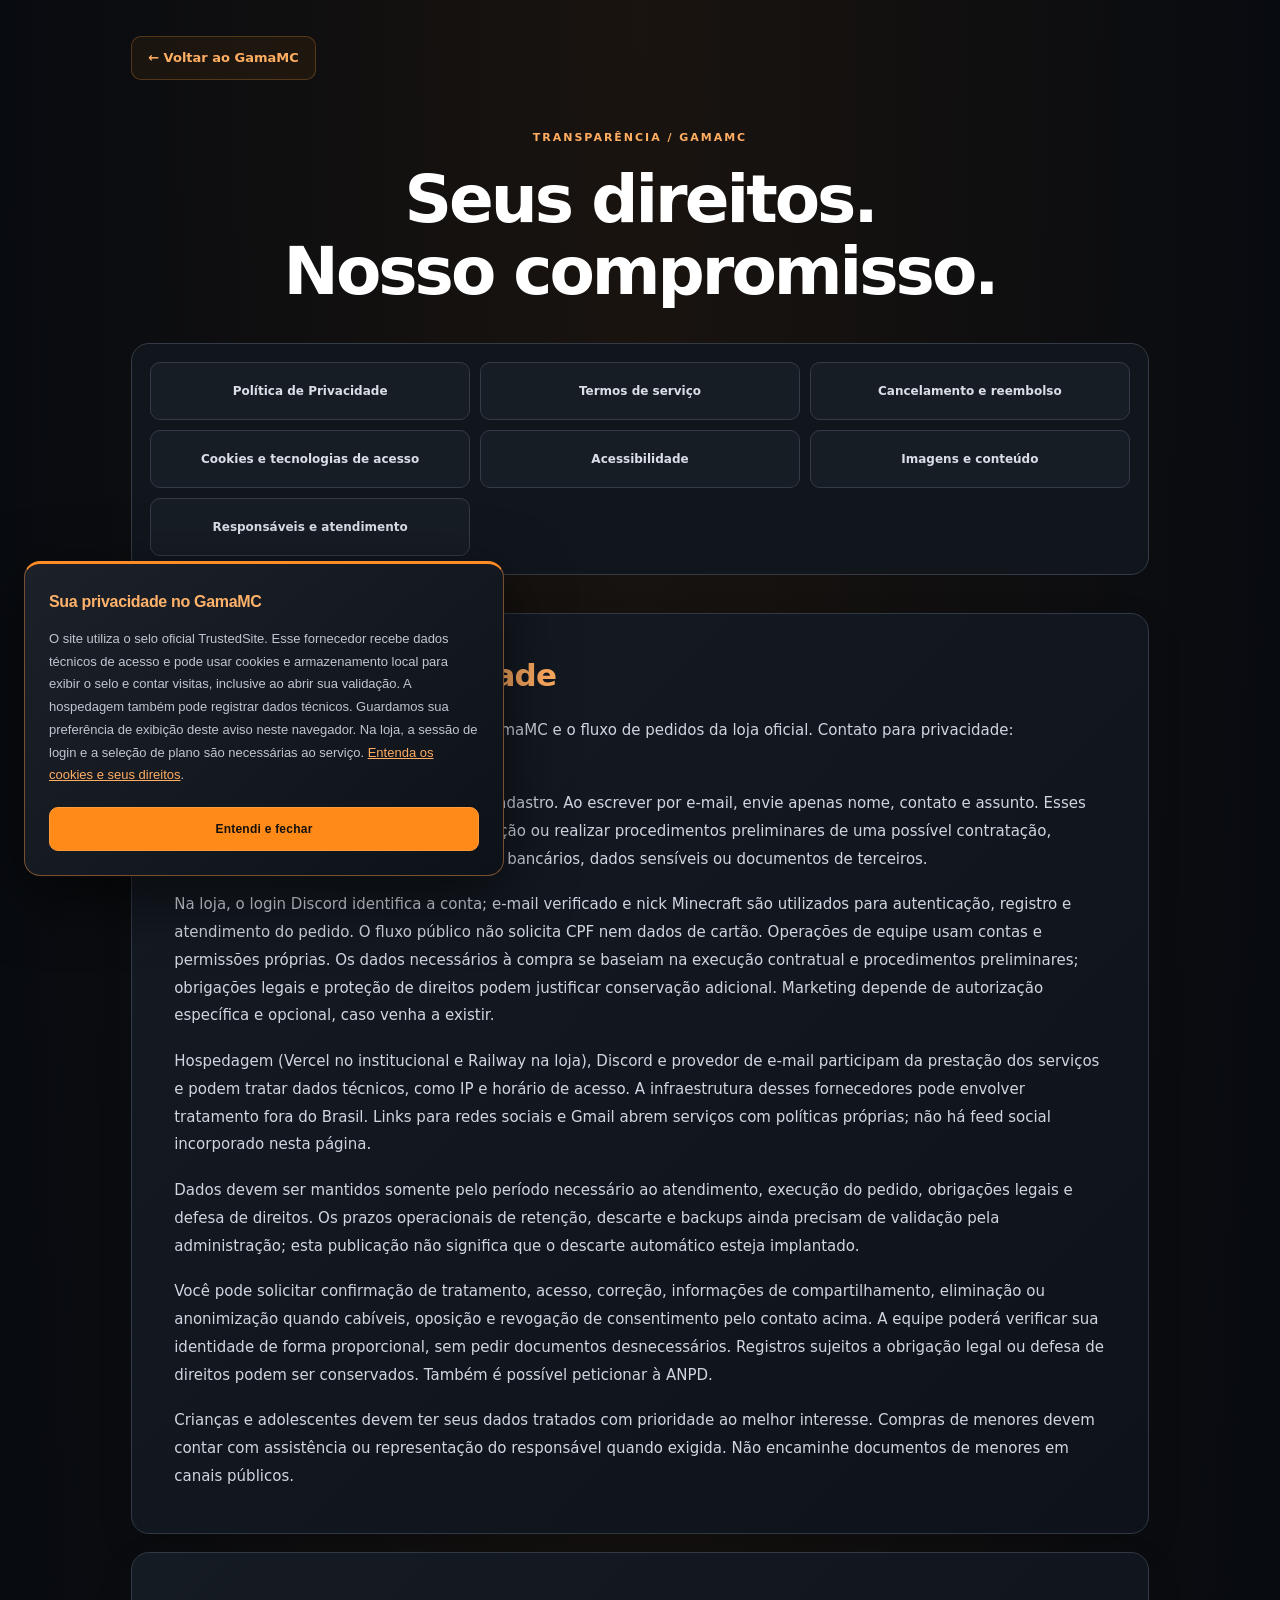
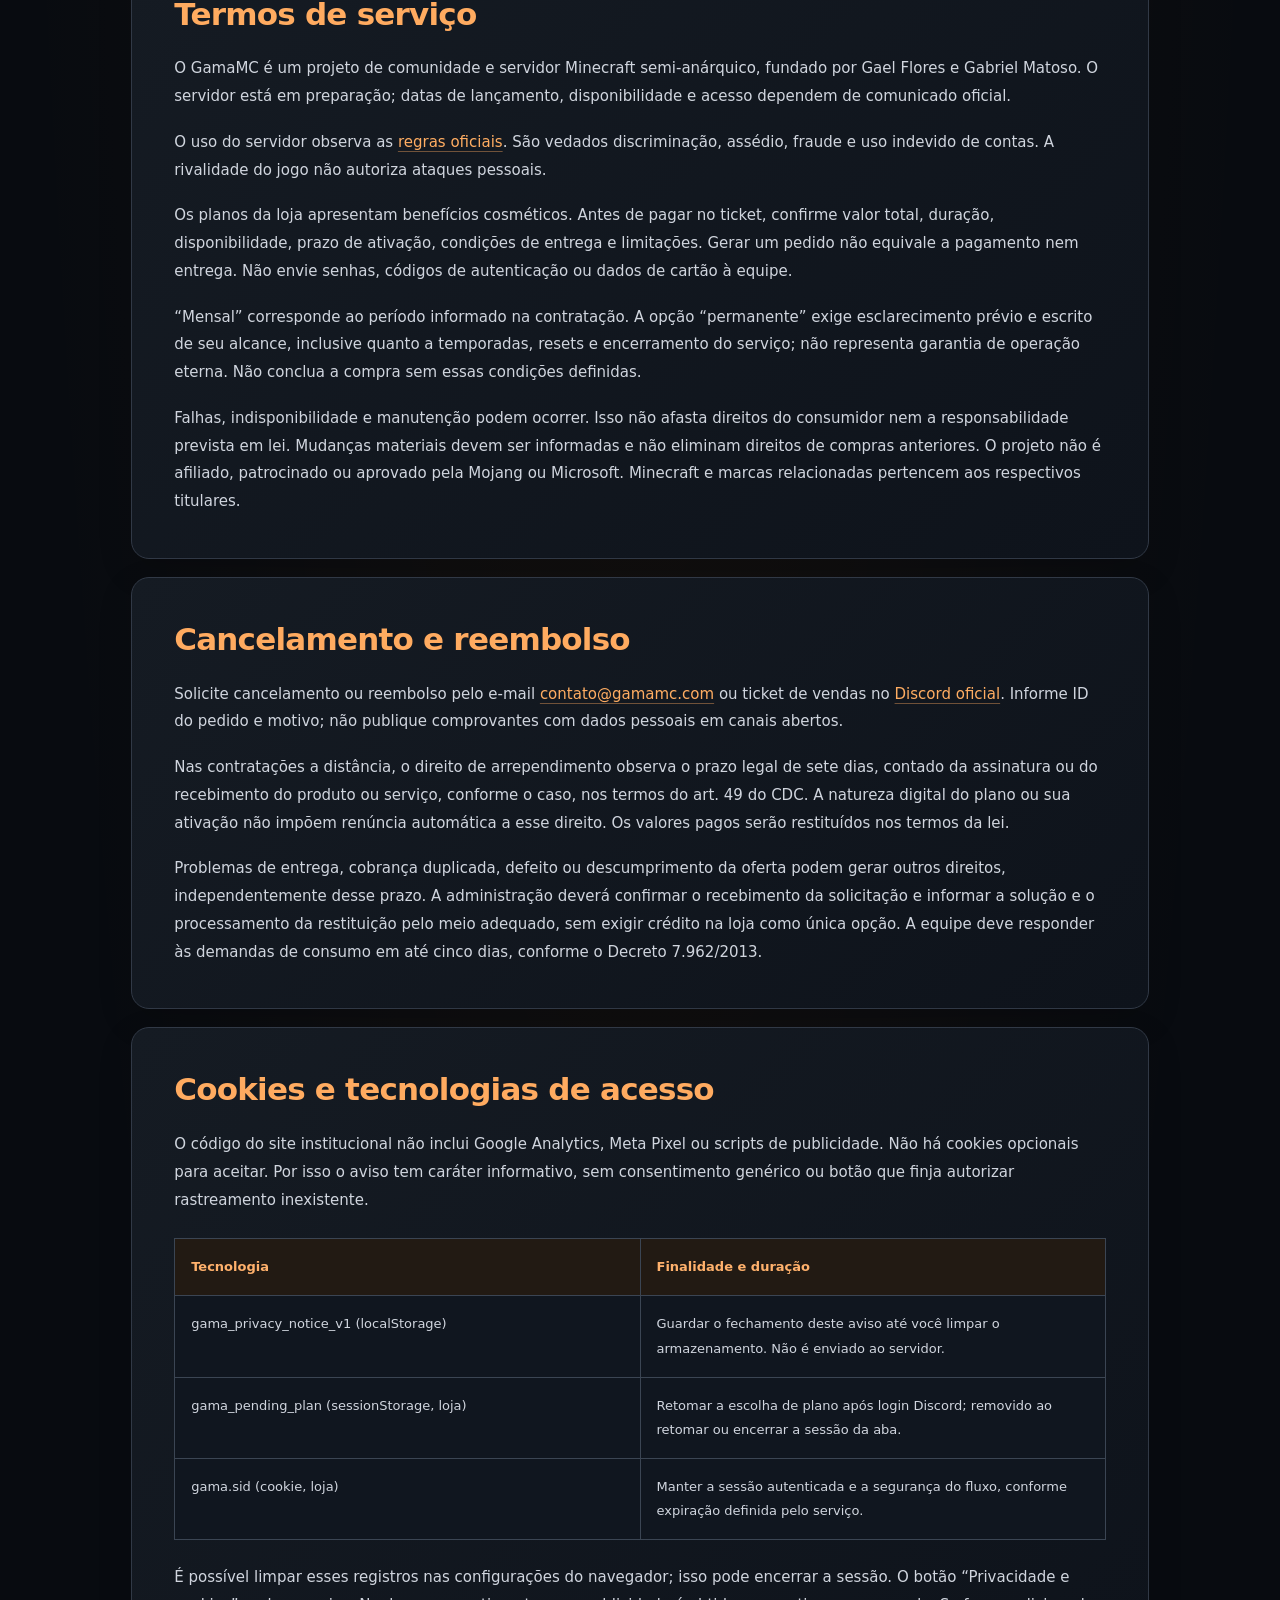
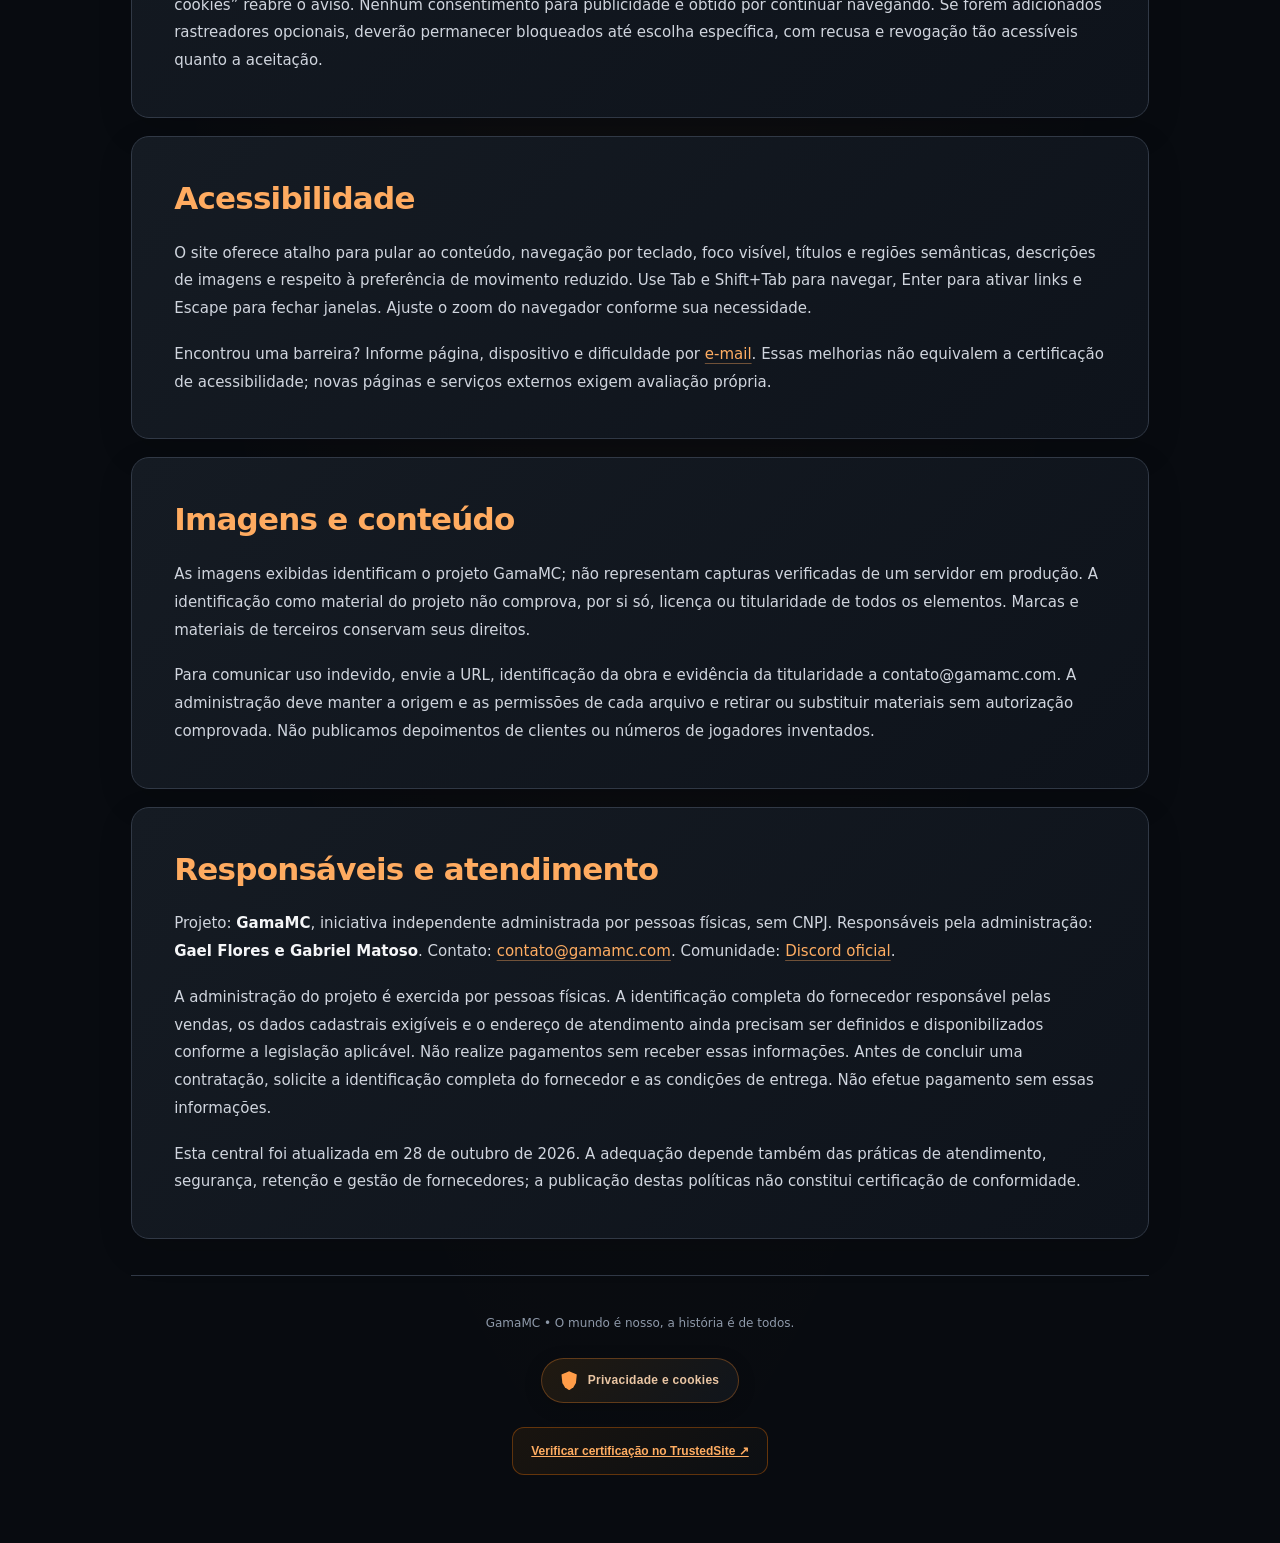
==== commit 67e982ec: "Enable TrustedSite on the official policies page" ====
--- a/politicas.html
+++ b/politicas.html
@@ -1 +1 @@
-<!doctype html><html lang="pt-BR"><head><meta charset="utf-8"><meta name="viewport" content="width=device-width,initial-scale=1"><title>Privacidade, termos e atendimento | GamaMC</title><meta name="description" content="Políticas de privacidade, cookies, termos, reembolso e atendimento GamaMC."><link rel="stylesheet" href="legal.css"></head><body class="legal-page"><a href="/">← Voltar ao GamaMC</a><main id="conteudo"><p>TRANSPARÊNCIA / GAMAMC</p><h1>Seus direitos.<br>Nosso compromisso.</h1><nav class="legal-nav" aria-label="Políticas"><a href="#privacidade">Política de Privacidade</a><a href="#termos">Termos de serviço</a><a href="#reembolso">Cancelamento e reembolso</a><a href="#cookies">Cookies e tecnologias de acesso</a><a href="#acessibilidade">Acessibilidade</a><a href="#imagens">Imagens e conteúdo</a><a href="#contato">Responsáveis e atendimento</a></nav><section id="privacidade"><h2>Política de Privacidade</h2><p>Esta política abrange o site institucional GamaMC e o fluxo de pedidos da loja oficial. Contato para privacidade: <a href="mailto:contato@gamamc.com?subject=Privacidade%20e%20dados">contato@gamamc.com</a>.</p><p>No site institucional não há formulário de cadastro. Ao escrever por e-mail, envie apenas nome, contato e assunto. Esses dados são usados para responder à solicitação ou realizar procedimentos preliminares de uma possível contratação, conforme o caso. Não envie CPF, RG, dados bancários, dados sensíveis ou documentos de terceiros.</p><p>Na loja, o login Discord identifica a conta; e-mail verificado e nick Minecraft são utilizados para autenticação, registro e atendimento do pedido. O fluxo público não solicita CPF nem dados de cartão. Operações de equipe usam contas e permissões próprias. Os dados necessários à compra se baseiam na execução contratual e procedimentos preliminares; obrigações legais e proteção de direitos podem justificar conservação adicional. Marketing depende de autorização específica e opcional, caso venha a existir.</p><p>Hospedagem (Vercel no institucional e Railway na loja), Discord e provedor de e-mail participam da prestação dos serviços e podem tratar dados técnicos, como IP e horário de acesso. A infraestrutura desses fornecedores pode envolver tratamento fora do Brasil. Links para redes sociais e Gmail abrem serviços com políticas próprias; não há feed social incorporado nesta página.</p><p>Dados devem ser mantidos somente pelo período necessário ao atendimento, execução do pedido, obrigações legais e defesa de direitos. Os prazos operacionais de retenção, descarte e backups ainda precisam de validação pela administração; esta publicação não significa que o descarte automático esteja implantado.</p><p>Você pode solicitar confirmação de tratamento, acesso, correção, informações de compartilhamento, eliminação ou anonimização quando cabíveis, oposição e revogação de consentimento pelo contato acima. A equipe poderá verificar sua identidade de forma proporcional, sem pedir documentos desnecessários. Registros sujeitos a obrigação legal ou defesa de direitos podem ser conservados. Também é possível peticionar à ANPD.</p><p>Crianças e adolescentes devem ter seus dados tratados com prioridade ao melhor interesse. Compras de menores devem contar com assistência ou representação do responsável quando exigida. Não encaminhe documentos de menores em canais públicos.</p></section><section id="termos"><h2>Termos de serviço</h2><p>O GamaMC é um projeto de comunidade e servidor Minecraft semi-anárquico, fundado por Gael Flores e Gabriel Matoso. O servidor está em preparação; datas de lançamento, disponibilidade e acesso dependem de comunicado oficial.</p><p>O uso do servidor observa as <a href="https://gamamcregras.vercel.app/">regras oficiais</a>. São vedados discriminação, assédio, fraude e uso indevido de contas. A rivalidade do jogo não autoriza ataques pessoais.</p><p>Os planos da loja apresentam benefícios cosméticos. Antes de pagar no ticket, confirme valor total, duração, disponibilidade, prazo de ativação, condições de entrega e limitações. Gerar um pedido não equivale a pagamento nem entrega. Não envie senhas, códigos de autenticação ou dados de cartão à equipe.</p><p>“Mensal” corresponde ao período informado na contratação. A opção “permanente” exige esclarecimento prévio e escrito de seu alcance, inclusive quanto a temporadas, resets e encerramento do serviço; não representa garantia de operação eterna. Não conclua a compra sem essas condições definidas.</p><p>Falhas, indisponibilidade e manutenção podem ocorrer. Isso não afasta direitos do consumidor nem a responsabilidade prevista em lei. Mudanças materiais devem ser informadas e não eliminam direitos de compras anteriores. O projeto não é afiliado, patrocinado ou aprovado pela Mojang ou Microsoft. Minecraft e marcas relacionadas pertencem aos respectivos titulares.</p></section><section id="reembolso"><h2>Cancelamento e reembolso</h2><p>Solicite cancelamento ou reembolso pelo e-mail <a href="mailto:contato@gamamc.com?subject=Cancelamento%20ou%20reembolso">contato@gamamc.com</a> ou ticket de vendas no <a href="https://discord.gg/cwuTtM74SW">Discord oficial</a>. Informe ID do pedido e motivo; não publique comprovantes com dados pessoais em canais abertos.</p><p>Nas contratações a distância, o direito de arrependimento observa o prazo legal de sete dias, contado da assinatura ou do recebimento do produto ou serviço, conforme o caso, nos termos do art. 49 do CDC. A natureza digital do plano ou sua ativação não impõem renúncia automática a esse direito. Os valores pagos serão restituídos nos termos da lei.</p><p>Problemas de entrega, cobrança duplicada, defeito ou descumprimento da oferta podem gerar outros direitos, independentemente desse prazo. A administração deverá confirmar o recebimento da solicitação e informar a solução e o processamento da restituição pelo meio adequado, sem exigir crédito na loja como única opção. A equipe deve responder às demandas de consumo em até cinco dias, conforme o Decreto 7.962/2013.</p></section><section id="cookies"><h2>Cookies e tecnologias de acesso</h2><p>O código do site institucional não inclui Google Analytics, Meta Pixel ou scripts de publicidade. Não há cookies opcionais para aceitar. Por isso o aviso tem caráter informativo, sem consentimento genérico ou botão que finja autorizar rastreamento inexistente.</p><table><thead><tr><th>Tecnologia</th><th>Finalidade e duração</th></tr></thead><tbody><tr><td>gama_privacy_notice_v1 (localStorage)</td><td>Guardar o fechamento deste aviso até você limpar o armazenamento. Não é enviado ao servidor.</td></tr><tr><td>gama_pending_plan (sessionStorage, loja)</td><td>Retomar a escolha de plano após login Discord; removido ao retomar ou encerrar a sessão da aba.</td></tr><tr><td>gama.sid (cookie, loja)</td><td>Manter a sessão autenticada e a segurança do fluxo, conforme expiração definida pelo serviço.</td></tr></tbody></table><p>É possível limpar esses registros nas configurações do navegador; isso pode encerrar a sessão. O botão “Privacidade e cookies” reabre o aviso. Nenhum consentimento para publicidade é obtido por continuar navegando. Se forem adicionados rastreadores opcionais, deverão permanecer bloqueados até escolha específica, com recusa e revogação tão acessíveis quanto a aceitação.</p></section><section id="acessibilidade"><h2>Acessibilidade</h2><p>O site oferece atalho para pular ao conteúdo, navegação por teclado, foco visível, títulos e regiões semânticas, descrições de imagens e respeito à preferência de movimento reduzido. Use Tab e Shift+Tab para navegar, Enter para ativar links e Escape para fechar janelas. Ajuste o zoom do navegador conforme sua necessidade.</p><p>Encontrou uma barreira? Informe página, dispositivo e dificuldade por <a href="mailto:contato@gamamc.com?subject=Acessibilidade">e-mail</a>. Essas melhorias não equivalem a certificação de acessibilidade; novas páginas e serviços externos exigem avaliação própria.</p></section><section id="imagens"><h2>Imagens e conteúdo</h2><p>As imagens exibidas identificam o projeto GamaMC; não representam capturas verificadas de um servidor em produção. A identificação como material do projeto não comprova, por si só, licença ou titularidade de todos os elementos. Marcas e materiais de terceiros conservam seus direitos.</p><p>Para comunicar uso indevido, envie a URL, identificação da obra e evidência da titularidade a contato@gamamc.com. A administração deve manter a origem e as permissões de cada arquivo e retirar ou substituir materiais sem autorização comprovada. Não publicamos depoimentos de clientes ou números de jogadores inventados.</p></section><section id="contato"><h2>Responsáveis e atendimento</h2><p>Projeto: <strong>GamaMC</strong>, iniciativa independente administrada por pessoas físicas, sem CNPJ. Responsáveis pela administração: <strong>Gael Flores e Gabriel Matoso</strong>. Contato: <a href="mailto:contato@gamamc.com">contato@gamamc.com</a>. Comunidade: <a href="https://discord.gg/cwuTtM74SW">Discord oficial</a>.</p><p>A administração do projeto é exercida por pessoas físicas. A identificação completa do fornecedor responsável pelas vendas, os dados cadastrais exigíveis e o endereço de atendimento ainda precisam ser definidos e disponibilizados conforme a legislação aplicável. Não realize pagamentos sem receber essas informações. Antes de concluir uma contratação, solicite a identificação completa do fornecedor e as condições de entrega. Não efetue pagamento sem essas informações.</p><p>Esta central foi atualizada em 28 de outubro de 2026. A adequação depende também das práticas de atendimento, segurança, retenção e gestão de fornecedores; a publicação destas políticas não constitui certificação de conformidade.</p></section></main><footer><p>GamaMC • O mundo é nosso, a história é de todos.</p></footer><script src="privacy.js" defer></script></body></html>+<!doctype html><html lang="pt-BR"><head><meta charset="utf-8"><meta name="viewport" content="width=device-width,initial-scale=1"><title>Privacidade, termos e atendimento | GamaMC</title><meta name="description" content="Políticas de privacidade, cookies, termos, reembolso e atendimento GamaMC."><link rel="stylesheet" href="legal.css"><link rel="stylesheet" href="/security-badge.css"></head><body class="legal-page"><a href="/">← Voltar ao GamaMC</a><main id="conteudo"><p>TRANSPARÊNCIA / GAMAMC</p><h1>Seus direitos.<br>Nosso compromisso.</h1><nav class="legal-nav" aria-label="Políticas"><a href="#privacidade">Política de Privacidade</a><a href="#termos">Termos de serviço</a><a href="#reembolso">Cancelamento e reembolso</a><a href="#cookies">Cookies e tecnologias de acesso</a><a href="#acessibilidade">Acessibilidade</a><a href="#imagens">Imagens e conteúdo</a><a href="#contato">Responsáveis e atendimento</a></nav><section id="privacidade"><h2>Política de Privacidade</h2><p>Esta política abrange o site institucional GamaMC e o fluxo de pedidos da loja oficial. Contato para privacidade: <a href="mailto:contato@gamamc.com?subject=Privacidade%20e%20dados">contato@gamamc.com</a>.</p><p>No site institucional não há formulário de cadastro. Ao escrever por e-mail, envie apenas nome, contato e assunto. Esses dados são usados para responder à solicitação ou realizar procedimentos preliminares de uma possível contratação, conforme o caso. Não envie CPF, RG, dados bancários, dados sensíveis ou documentos de terceiros.</p><p>Na loja, o login Discord identifica a conta; e-mail verificado e nick Minecraft são utilizados para autenticação, registro e atendimento do pedido. O fluxo público não solicita CPF nem dados de cartão. Operações de equipe usam contas e permissões próprias. Os dados necessários à compra se baseiam na execução contratual e procedimentos preliminares; obrigações legais e proteção de direitos podem justificar conservação adicional. Marketing depende de autorização específica e opcional, caso venha a existir.</p><p>Hospedagem (Vercel no institucional e Railway na loja), Discord e provedor de e-mail participam da prestação dos serviços e podem tratar dados técnicos, como IP e horário de acesso. A infraestrutura desses fornecedores pode envolver tratamento fora do Brasil. Links para redes sociais e Gmail abrem serviços com políticas próprias; não há feed social incorporado nesta página.</p><p>Dados devem ser mantidos somente pelo período necessário ao atendimento, execução do pedido, obrigações legais e defesa de direitos. Os prazos operacionais de retenção, descarte e backups ainda precisam de validação pela administração; esta publicação não significa que o descarte automático esteja implantado.</p><p>Você pode solicitar confirmação de tratamento, acesso, correção, informações de compartilhamento, eliminação ou anonimização quando cabíveis, oposição e revogação de consentimento pelo contato acima. A equipe poderá verificar sua identidade de forma proporcional, sem pedir documentos desnecessários. Registros sujeitos a obrigação legal ou defesa de direitos podem ser conservados. Também é possível peticionar à ANPD.</p><p>Crianças e adolescentes devem ter seus dados tratados com prioridade ao melhor interesse. Compras de menores devem contar com assistência ou representação do responsável quando exigida. Não encaminhe documentos de menores em canais públicos.</p></section><section id="termos"><h2>Termos de serviço</h2><p>O GamaMC é um projeto de comunidade e servidor Minecraft semi-anárquico, fundado por Gael Flores e Gabriel Matoso. O servidor está em preparação; datas de lançamento, disponibilidade e acesso dependem de comunicado oficial.</p><p>O uso do servidor observa as <a href="https://gamamcregras.vercel.app/">regras oficiais</a>. São vedados discriminação, assédio, fraude e uso indevido de contas. A rivalidade do jogo não autoriza ataques pessoais.</p><p>Os planos da loja apresentam benefícios cosméticos. Antes de pagar no ticket, confirme valor total, duração, disponibilidade, prazo de ativação, condições de entrega e limitações. Gerar um pedido não equivale a pagamento nem entrega. Não envie senhas, códigos de autenticação ou dados de cartão à equipe.</p><p>“Mensal” corresponde ao período informado na contratação. A opção “permanente” exige esclarecimento prévio e escrito de seu alcance, inclusive quanto a temporadas, resets e encerramento do serviço; não representa garantia de operação eterna. Não conclua a compra sem essas condições definidas.</p><p>Falhas, indisponibilidade e manutenção podem ocorrer. Isso não afasta direitos do consumidor nem a responsabilidade prevista em lei. Mudanças materiais devem ser informadas e não eliminam direitos de compras anteriores. O projeto não é afiliado, patrocinado ou aprovado pela Mojang ou Microsoft. Minecraft e marcas relacionadas pertencem aos respectivos titulares.</p></section><section id="reembolso"><h2>Cancelamento e reembolso</h2><p>Solicite cancelamento ou reembolso pelo e-mail <a href="mailto:contato@gamamc.com?subject=Cancelamento%20ou%20reembolso">contato@gamamc.com</a> ou ticket de vendas no <a href="https://discord.gg/cwuTtM74SW">Discord oficial</a>. Informe ID do pedido e motivo; não publique comprovantes com dados pessoais em canais abertos.</p><p>Nas contratações a distância, o direito de arrependimento observa o prazo legal de sete dias, contado da assinatura ou do recebimento do produto ou serviço, conforme o caso, nos termos do art. 49 do CDC. A natureza digital do plano ou sua ativação não impõem renúncia automática a esse direito. Os valores pagos serão restituídos nos termos da lei.</p><p>Problemas de entrega, cobrança duplicada, defeito ou descumprimento da oferta podem gerar outros direitos, independentemente desse prazo. A administração deverá confirmar o recebimento da solicitação e informar a solução e o processamento da restituição pelo meio adequado, sem exigir crédito na loja como única opção. A equipe deve responder às demandas de consumo em até cinco dias, conforme o Decreto 7.962/2013.</p></section><section id="cookies"><h2>Cookies e tecnologias de acesso</h2><p>O código do site institucional não inclui Google Analytics, Meta Pixel ou scripts de publicidade. Não há cookies opcionais para aceitar. Por isso o aviso tem caráter informativo, sem consentimento genérico ou botão que finja autorizar rastreamento inexistente.</p><table><thead><tr><th>Tecnologia</th><th>Finalidade e duração</th></tr></thead><tbody><tr><td>gama_privacy_notice_v1 (localStorage)</td><td>Guardar o fechamento deste aviso até você limpar o armazenamento. Não é enviado ao servidor.</td></tr><tr><td>gama_pending_plan (sessionStorage, loja)</td><td>Retomar a escolha de plano após login Discord; removido ao retomar ou encerrar a sessão da aba.</td></tr><tr><td>gama.sid (cookie, loja)</td><td>Manter a sessão autenticada e a segurança do fluxo, conforme expiração definida pelo serviço.</td></tr></tbody></table><p>É possível limpar esses registros nas configurações do navegador; isso pode encerrar a sessão. O botão “Privacidade e cookies” reabre o aviso. Nenhum consentimento para publicidade é obtido por continuar navegando. Se forem adicionados rastreadores opcionais, deverão permanecer bloqueados até escolha específica, com recusa e revogação tão acessíveis quanto a aceitação.</p></section><section id="acessibilidade"><h2>Acessibilidade</h2><p>O site oferece atalho para pular ao conteúdo, navegação por teclado, foco visível, títulos e regiões semânticas, descrições de imagens e respeito à preferência de movimento reduzido. Use Tab e Shift+Tab para navegar, Enter para ativar links e Escape para fechar janelas. Ajuste o zoom do navegador conforme sua necessidade.</p><p>Encontrou uma barreira? Informe página, dispositivo e dificuldade por <a href="mailto:contato@gamamc.com?subject=Acessibilidade">e-mail</a>. Essas melhorias não equivalem a certificação de acessibilidade; novas páginas e serviços externos exigem avaliação própria.</p></section><section id="imagens"><h2>Imagens e conteúdo</h2><p>As imagens exibidas identificam o projeto GamaMC; não representam capturas verificadas de um servidor em produção. A identificação como material do projeto não comprova, por si só, licença ou titularidade de todos os elementos. Marcas e materiais de terceiros conservam seus direitos.</p><p>Para comunicar uso indevido, envie a URL, identificação da obra e evidência da titularidade a contato@gamamc.com. A administração deve manter a origem e as permissões de cada arquivo e retirar ou substituir materiais sem autorização comprovada. Não publicamos depoimentos de clientes ou números de jogadores inventados.</p></section><section id="contato"><h2>Responsáveis e atendimento</h2><p>Projeto: <strong>GamaMC</strong>, iniciativa independente administrada por pessoas físicas, sem CNPJ. Responsáveis pela administração: <strong>Gael Flores e Gabriel Matoso</strong>. Contato: <a href="mailto:contato@gamamc.com">contato@gamamc.com</a>. Comunidade: <a href="https://discord.gg/cwuTtM74SW">Discord oficial</a>.</p><p>A administração do projeto é exercida por pessoas físicas. A identificação completa do fornecedor responsável pelas vendas, os dados cadastrais exigíveis e o endereço de atendimento ainda precisam ser definidos e disponibilizados conforme a legislação aplicável. Não realize pagamentos sem receber essas informações. Antes de concluir uma contratação, solicite a identificação completa do fornecedor e as condições de entrega. Não efetue pagamento sem essas informações.</p><p>Esta central foi atualizada em 28 de outubro de 2026. A adequação depende também das práticas de atendimento, segurança, retenção e gestão de fornecedores; a publicação destas políticas não constitui certificação de conformidade.</p></section></main><footer><p>GamaMC • O mundo é nosso, a história é de todos.</p></footer><script src="privacy.js" defer></script><a class="security-badge trustedsite-verification" href="https://www.trustedsite.com/verify?js=1&amp;host=gamamc.com&amp;lang=EN" target="_blank" rel="noopener noreferrer">Verificar certificação no TrustedSite ↗</a><script src="https://cdn.ywxi.net/js/1.js" async></script></body></html>
--- a/legal.css
+++ b/legal.css
@@ -1,2 +1,46 @@
 /* Contraste, foco, movimento e políticas compartilhados. */
-:root{--muted:#b8bec8} :focus-visible{outline:3px solid #ffad62!important;outline-offset:5px!important}a,button,input,select,summary{touch-action:manipulation} .footer-links a{min-height:44px;display:inline-flex;align-items:center} .brand small,.hero-foot,.section-tag,.portal-status-note,.portal-disclaimer{color:#bbc1cb} .legal-page{max-width:860px;margin:auto;padding:32px 24px 80px;font:1rem/1.8 Arial,sans-serif;background:#080a0d;color:#f6f6f5}.legal-page h1{font-size:clamp(2rem,7vw,3.6rem);line-height:1.1}.legal-page h2{font-size:1.6rem;line-height:1.3;color:#ffa13c}.legal-page section{padding:24px 0;border-bottom:1px solid #424853;scroll-margin-top:24px}.legal-page a{text-decoration:underline;color:#ffad62}.legal-nav{display:flex;flex-wrap:wrap;gap:12px 24px}.privacy-notice{position:fixed;bottom:16px;left:16px;right:16px;max-width:620px;z-index:150;background:#171c24;color:#fff;border:1px solid #717987;padding:20px;box-shadow:0 8px 40px #0008;font:14px/1.6 Arial,sans-serif}.privacy-notice a{text-decoration:underline;color:#ffad62}.privacy-notice button,.privacy-settings{background:#202733;color:#fff;border:1px solid #959da9;padding:12px 18px;cursor:pointer;font:inherit}.privacy-settings{margin:12px 0}.privacy-notice[hidden]{display:none}.skip-link:focus{z-index:999;position:fixed;top:8px;left:8px;background:#fff;color:#000;padding:16px}.legal-page table{width:100%;border-collapse:collapse}.legal-page td,.legal-page th{text-align:left;border:1px solid #626b79;padding:12px;overflow-wrap:anywhere}@media(prefers-reduced-motion:reduce){*,*::before,*::after{animation:none!important;transition:none!important;scroll-behavior:auto!important}.reveal{opacity:1!important;transform:none!important}} @media(max-width:760px){.nav:not(.open){visibility:hidden}.nav.open{visibility:visible}.privacy-notice{bottom:8px;left:8px;right:8px;max-height:50vh;overflow:auto}}+:root{--muted:#b8bec8} :focus-visible{outline:3px solid #ffad62!important;outline-offset:5px!important}a,button,input,select,summary{touch-action:manipulation} .footer-links a{min-height:44px;display:inline-flex;align-items:center} .brand small,.hero-foot,.section-tag,.portal-status-note,.portal-disclaimer{color:#bbc1cb} .legal-page{max-width:860px;margin:auto;padding:32px 24px 80px;font:1rem/1.8 Arial,sans-serif;background:#080a0d;color:#f6f6f5}.legal-page h1{font-size:clamp(2rem,7vw,3.6rem);line-height:1.1}.legal-page h2{font-size:1.6rem;line-height:1.3;color:#ffa13c}.legal-page section{padding:24px 0;border-bottom:1px solid #424853;scroll-margin-top:24px}.legal-page a{text-decoration:underline;color:#ffad62}.legal-nav{display:flex;flex-wrap:wrap;gap:12px 24px}.privacy-notice{position:fixed;bottom:16px;left:16px;right:16px;max-width:620px;z-index:150;background:#171c24;color:#fff;border:1px solid #717987;padding:20px;box-shadow:0 8px 40px #0008;font:14px/1.6 Arial,sans-serif}.privacy-notice a{text-decoration:underline;color:#ffad62}.privacy-notice button,.privacy-settings{background:#202733;color:#fff;border:1px solid #959da9;padding:12px 18px;cursor:pointer;font:inherit}.privacy-settings{margin:12px 0}.privacy-notice[hidden]{display:none}.skip-link:focus{z-index:999;position:fixed;top:8px;left:8px;background:#fff;color:#000;padding:16px}.legal-page table{width:100%;border-collapse:collapse}.legal-page td,.legal-page th{text-align:left;border:1px solid #626b79;padding:12px;overflow-wrap:anywhere}@media(prefers-reduced-motion:reduce){*,*::before,*::after{animation:none!important;transition:none!important;scroll-behavior:auto!important}.reveal{opacity:1!important;transform:none!important}} @media(max-width:760px){.nav:not(.open){visibility:hidden}.nav.open{visibility:visible}.privacy-notice{bottom:8px;left:8px;right:8px;max-height:50vh;overflow:auto}}
+/* Controle de privacidade integrado ao rodapé GamaMC. */
+.privacy-settings{display:flex;align-items:center;justify-content:center;gap:10px;width:max-content;max-width:calc(100% - 40px);min-height:44px;margin:24px auto;padding:12px 19px;border:1px solid #ff8c294d;border-radius:999px;background:linear-gradient(135deg,#201910,#10151c);color:#eac6a4;font:600 12px/1.4 Inter,Arial,sans-serif;letter-spacing:.025em;box-shadow:0 4px 18px #0003;transition:background .2s,border-color .2s,color .2s;cursor:pointer}
+.privacy-settings::before{content:"";flex:0 0 17px;width:17px;height:19px;background:#ff9c48;clip-path:polygon(50% 0,95% 18%,90% 62%,75% 84%,50% 100%,25% 84%,10% 62%,5% 18%)}
+.privacy-settings:hover{background:#302116;border-color:#ff9b48;color:#fff}
+.privacy-settings:focus-visible{outline:2px solid #ffad62!important;outline-offset:4px!important}
+.privacy-notice{padding:24px;border:1px solid #765033;border-radius:16px;background:linear-gradient(140deg,#1c2028,#0d1118);box-shadow:0 20px 65px #0009;font:14px/1.75 Inter,Arial,sans-serif}
+.privacy-notice>strong{font-size:16px;color:#ffb26a}
+.privacy-notice p{color:#c0c6d0}
+.privacy-notice button{min-height:44px;border:1px solid #ff9a39;border-radius:9px;background:#ff8a17;color:#15100b;font:700 12px/1.4 Inter,Arial,sans-serif}
+.privacy-notice button:hover{background:#ffad52}
+@media(max-width:600px){.privacy-settings{margin:20px auto;font-size:12px}.privacy-notice{padding:20px;max-height:65vh}}
+
+/* Central de transparência: leitura confortável e navegação por cartões. */
+body.legal-page{box-sizing:border-box;max-width:1120px;margin:0 auto;padding:36px clamp(18px,4vw,52px) 48px;background:radial-gradient(ellipse at 50% 0,#ff850012,transparent 650px),#080b10;color:#d0d5de;font-family:Inter,system-ui,Arial,sans-serif;line-height:1.85}
+.legal-page *{box-sizing:border-box}
+.legal-page> a:first-child{display:inline-flex;align-items:center;min-height:44px;padding:9px 16px;border:1px solid #ff9c4140;border-radius:10px;text-decoration:none;font-size:13px;font-weight:700;background:#ff8b0010}
+.legal-page main>p:first-child{margin:48px 0 16px;text-align:center;color:#ffad61;font-size:11px;font-weight:800;letter-spacing:.18em}
+.legal-page h1{text-align:center;font-size:clamp(36px,6vw,66px);line-height:1.08;letter-spacing:-.045em;color:#fff;margin:0 auto 36px;max-width:850px}
+.legal-nav{display:grid;grid-template-columns:repeat(3,minmax(0,1fr));gap:10px;margin:0 0 38px;padding:18px;border:1px solid #343b46;border-radius:18px;background:#11161d}
+.legal-nav a{display:flex;align-items:center;justify-content:center;min-height:58px;text-align:center;padding:12px 14px;border:1px solid #343b46;border-radius:10px;background:#171d25;color:#d9dee7;text-decoration:none;font-size:12px;font-weight:700;line-height:1.5;transition:background .2s,border-color .2s}
+.legal-nav a:hover{background:#ff850015;border-color:#ff963c;color:#ffb978}
+.legal-page main>section{margin:18px 0;padding:clamp(24px,4vw,42px);border:1px solid #313946;border-radius:18px;background:linear-gradient(135deg,#151b23,#0e131b);scroll-margin-top:24px;box-shadow:0 12px 35px #0002;overflow-wrap:anywhere}
+.legal-page h2{margin:0 0 22px;font-size:clamp(23px,3vw,31px);line-height:1.25;letter-spacing:-.025em;color:#ffab60}
+.legal-page section p{font-size:15px;margin:0 0 18px}
+.legal-page section p:last-child{margin-bottom:0}
+.legal-page section a{text-underline-offset:4px;text-decoration-color:#ffab6066}
+.legal-page section strong{color:#f5f6f8}
+.legal-page table{margin:24px 0;font-size:13px;table-layout:fixed}
+.legal-page td,.legal-page th{padding:16px;border-color:#3b4553;vertical-align:top}
+.legal-page th{color:#ffb16c;background:#221a13;font-weight:700}
+.legal-page td{background:#10161f}
+.legal-page footer{margin-top:36px;padding:24px 0 0;border-top:1px solid #303846;text-align:center;color:#8e99a9;font-size:12px}
+.privacy-notice{max-width:480px;left:24px;right:24px;bottom:24px;max-height:calc(100dvh - 48px);overflow-y:auto;border-top:3px solid #ff8b24}
+.privacy-notice>strong{display:block;letter-spacing:-.02em;font-weight:800}
+.privacy-notice p{margin:12px 0 20px;font-size:13px;line-height:1.75}
+.privacy-notice button{width:100%;letter-spacing:.02em}
+@media(max-width:650px){
+ .legal-page main>p:first-child{margin-top:32px}
+ .legal-nav{grid-template-columns:repeat(2,minmax(0,1fr));padding:12px;gap:8px}
+ .legal-nav a{padding:10px;font-size:11px}
+ .legal-page section p{font-size:14px}
+ .legal-page td,.legal-page th{padding:10px;font-size:12px}
+ .privacy-notice{left:12px;right:12px;bottom:12px;max-width:none;max-height:65dvh}
+}
--- a/security-badge.css
+++ b/security-badge.css
@@ -0,0 +1,7 @@
+/* Componente compartilhado pelo site e pela loja. */
+.security-badge{display:flex;align-items:center;justify-content:center;gap:12px;width:fit-content;max-width:calc(100% - 40px);box-sizing:border-box;padding:14px 18px;margin:28px auto 0;border:1px solid #ff780055;border-radius:12px;background:linear-gradient(135deg,#19140f,#0c0f13);color:#f6f6f5;text-decoration:none;font:700 12px/1.5 Inter,Arial,sans-serif;text-align:left;letter-spacing:0;white-space:normal}
+.security-badge img{display:block;flex:0 0 28px;width:28px;height:34px;object-fit:contain}.security-badge>span{min-width:0;overflow-wrap:break-word}.security-badge small{display:block;color:#b8bec8;font-size:11px;font-weight:400;margin-top:2px}.security-badge:hover{border-color:#ff9d3c;color:#fff}.security-badge:focus-visible{outline:2px solid #ff9d3c;outline-offset:4px}
+footer>.security-badge{margin-left:auto;margin-right:auto}footer>.security-badge+.privacy-settings{margin-top:14px}
+@media(max-width:380px){.security-badge{padding:12px;gap:10px;font-size:11px}.security-badge small{font-size:10px}}
+
+.trustedsite-verification{margin:20px auto;font-weight:700;text-transform:none}
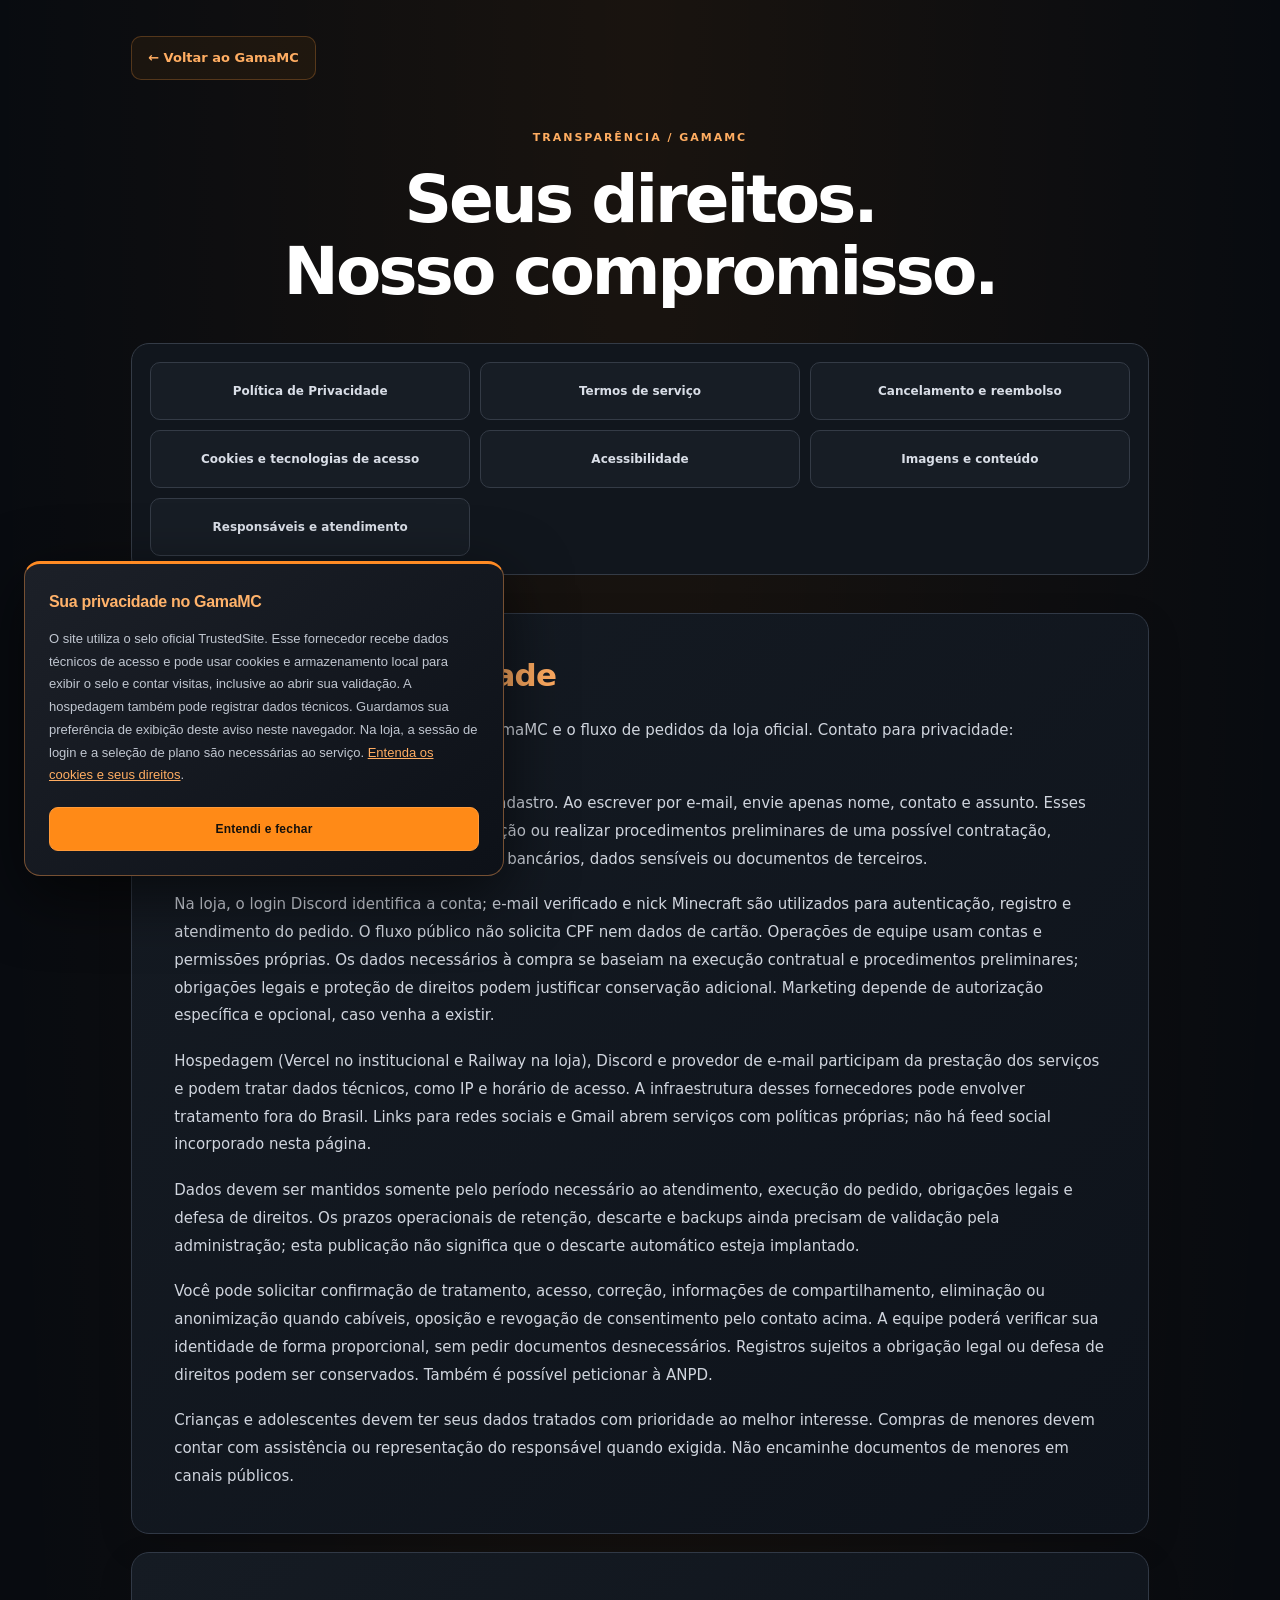
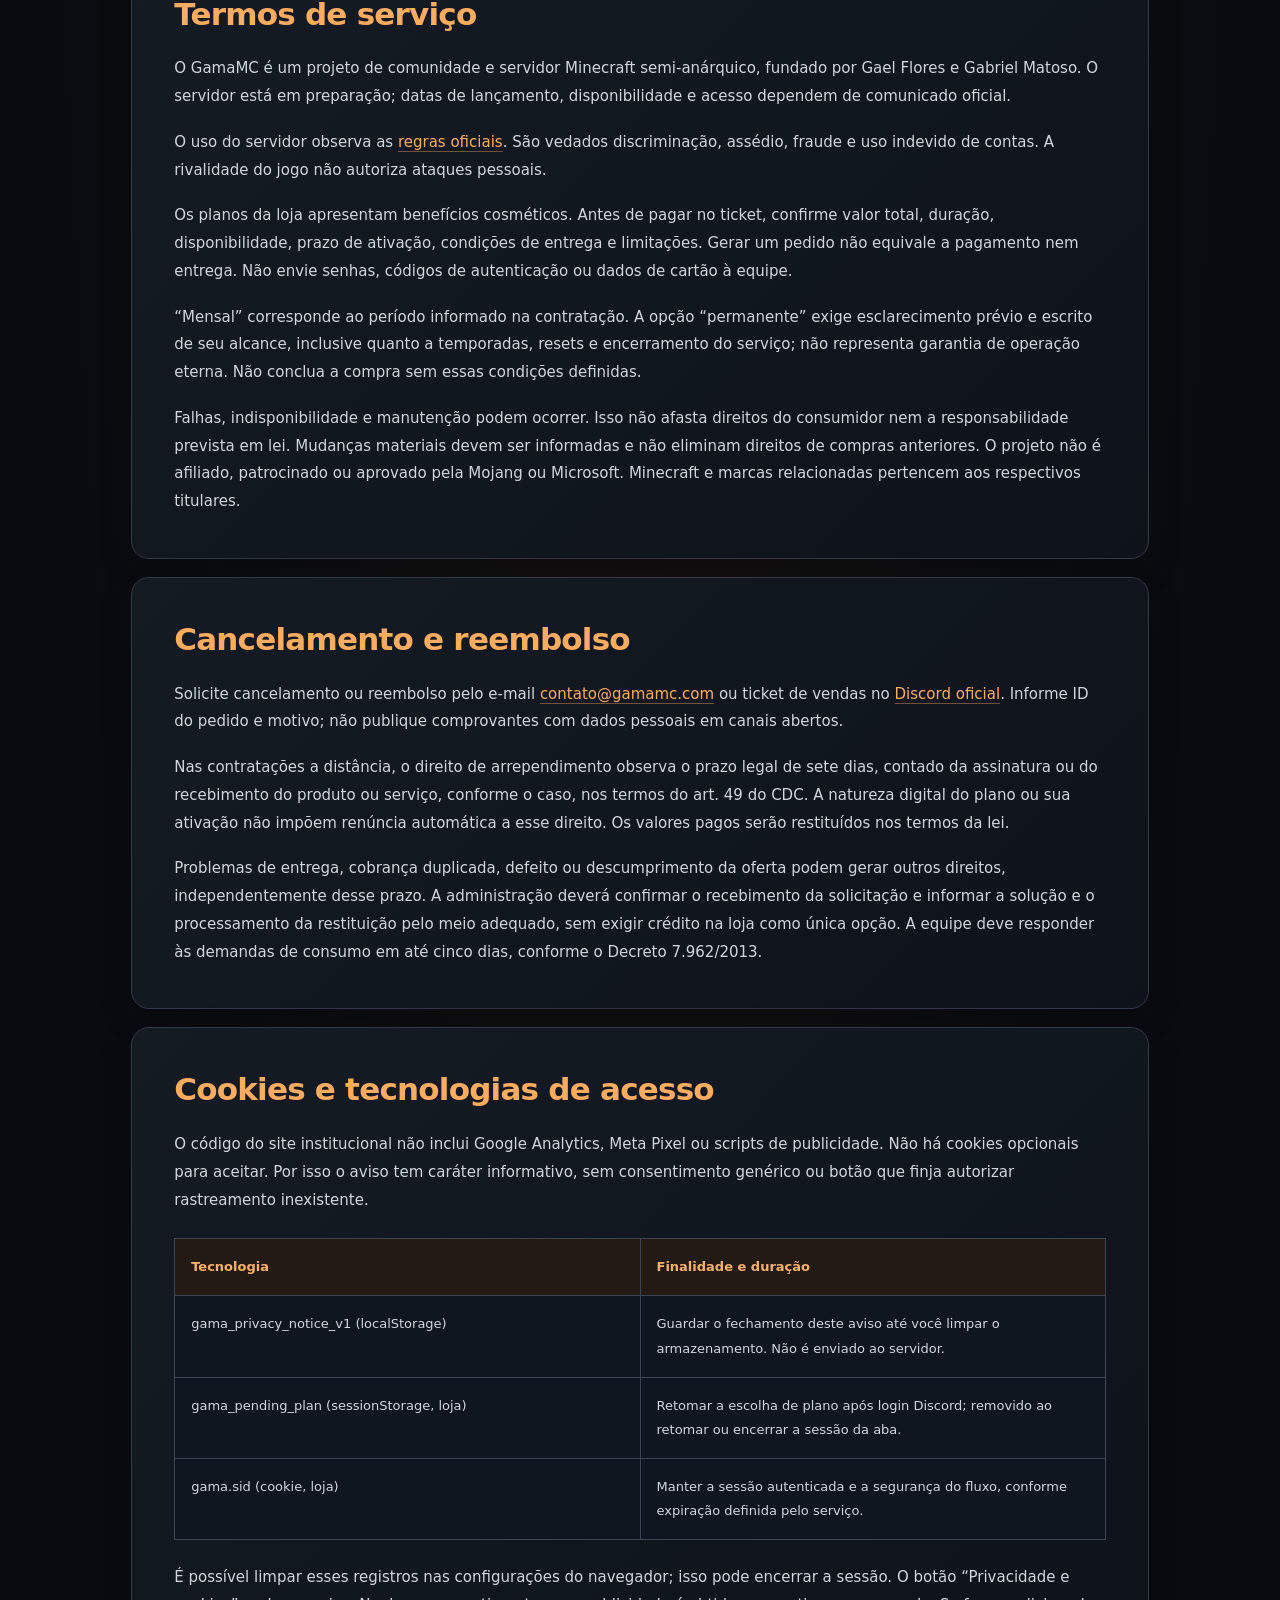
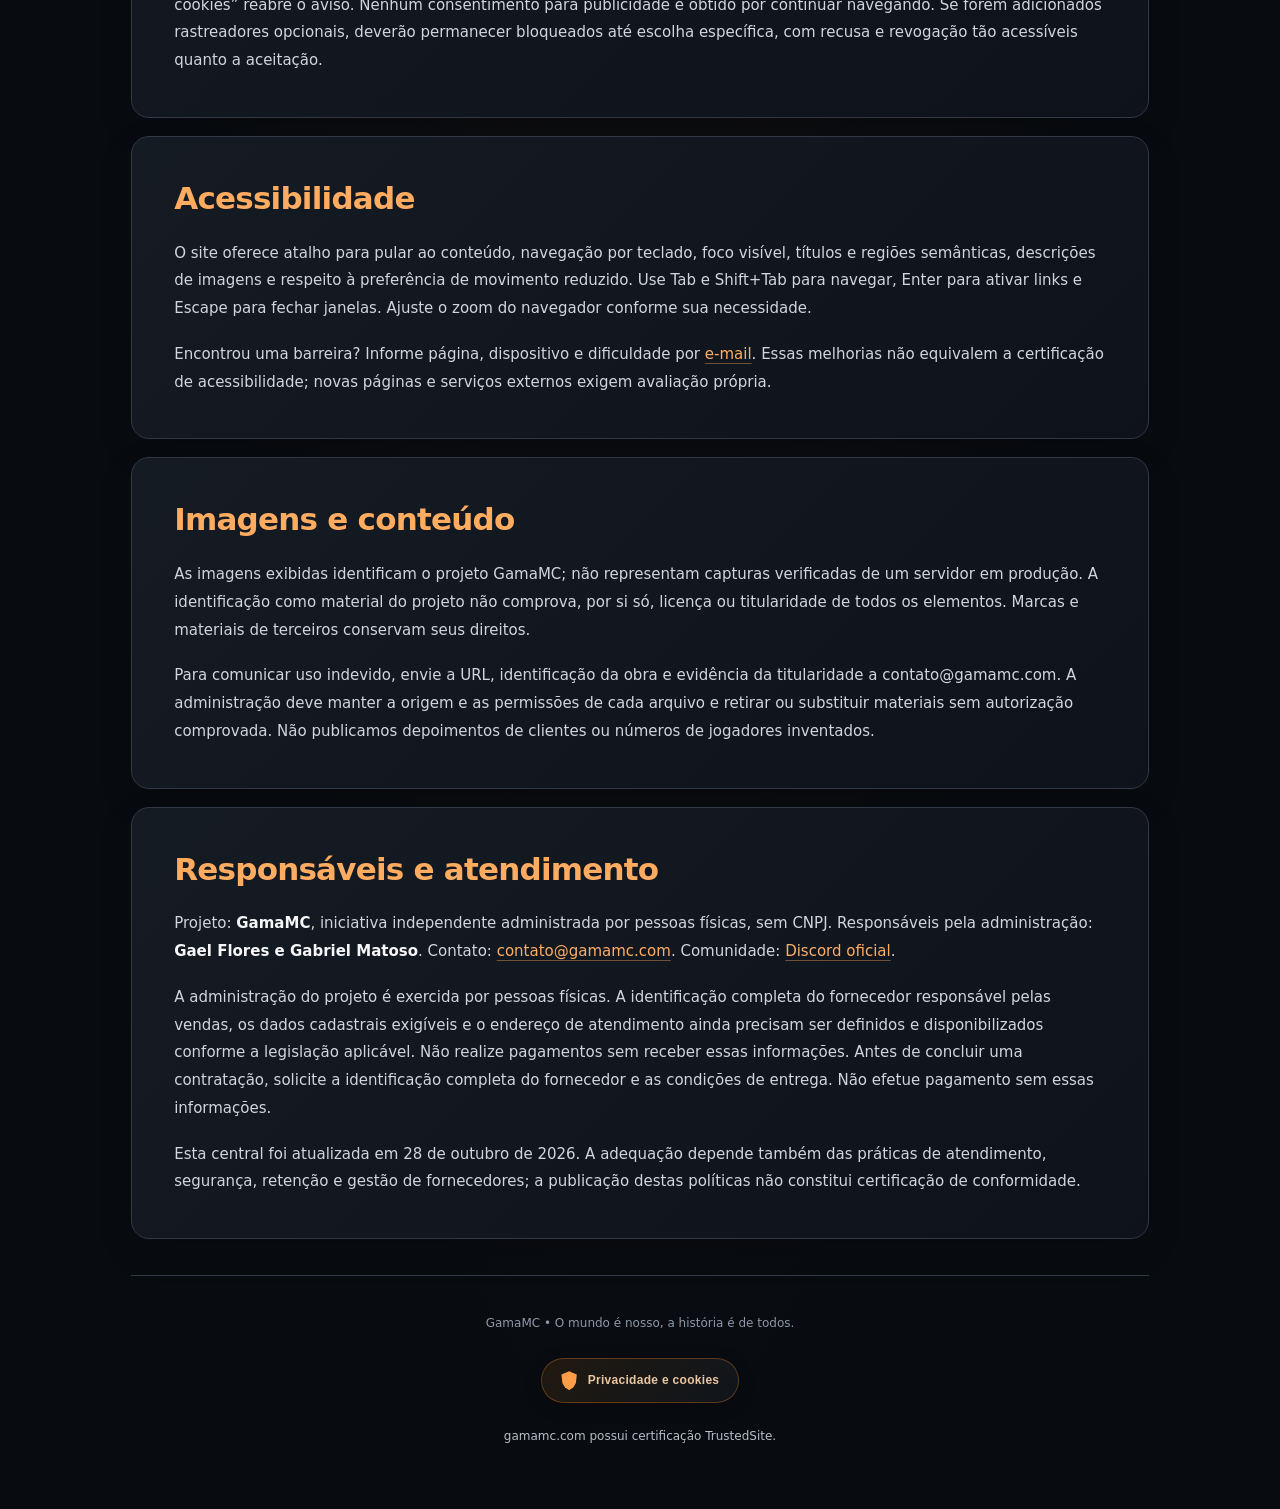
==== commit db8dd9e0: "Replace TrustedSite controls with plain certification information" ====
--- a/politicas.html
+++ b/politicas.html
@@ -1 +1 @@
-<!doctype html><html lang="pt-BR"><head><meta charset="utf-8"><meta name="viewport" content="width=device-width,initial-scale=1"><title>Privacidade, termos e atendimento | GamaMC</title><meta name="description" content="Políticas de privacidade, cookies, termos, reembolso e atendimento GamaMC."><link rel="stylesheet" href="legal.css"><link rel="stylesheet" href="/security-badge.css"></head><body class="legal-page"><a href="/">← Voltar ao GamaMC</a><main id="conteudo"><p>TRANSPARÊNCIA / GAMAMC</p><h1>Seus direitos.<br>Nosso compromisso.</h1><nav class="legal-nav" aria-label="Políticas"><a href="#privacidade">Política de Privacidade</a><a href="#termos">Termos de serviço</a><a href="#reembolso">Cancelamento e reembolso</a><a href="#cookies">Cookies e tecnologias de acesso</a><a href="#acessibilidade">Acessibilidade</a><a href="#imagens">Imagens e conteúdo</a><a href="#contato">Responsáveis e atendimento</a></nav><section id="privacidade"><h2>Política de Privacidade</h2><p>Esta política abrange o site institucional GamaMC e o fluxo de pedidos da loja oficial. Contato para privacidade: <a href="mailto:contato@gamamc.com?subject=Privacidade%20e%20dados">contato@gamamc.com</a>.</p><p>No site institucional não há formulário de cadastro. Ao escrever por e-mail, envie apenas nome, contato e assunto. Esses dados são usados para responder à solicitação ou realizar procedimentos preliminares de uma possível contratação, conforme o caso. Não envie CPF, RG, dados bancários, dados sensíveis ou documentos de terceiros.</p><p>Na loja, o login Discord identifica a conta; e-mail verificado e nick Minecraft são utilizados para autenticação, registro e atendimento do pedido. O fluxo público não solicita CPF nem dados de cartão. Operações de equipe usam contas e permissões próprias. Os dados necessários à compra se baseiam na execução contratual e procedimentos preliminares; obrigações legais e proteção de direitos podem justificar conservação adicional. Marketing depende de autorização específica e opcional, caso venha a existir.</p><p>Hospedagem (Vercel no institucional e Railway na loja), Discord e provedor de e-mail participam da prestação dos serviços e podem tratar dados técnicos, como IP e horário de acesso. A infraestrutura desses fornecedores pode envolver tratamento fora do Brasil. Links para redes sociais e Gmail abrem serviços com políticas próprias; não há feed social incorporado nesta página.</p><p>Dados devem ser mantidos somente pelo período necessário ao atendimento, execução do pedido, obrigações legais e defesa de direitos. Os prazos operacionais de retenção, descarte e backups ainda precisam de validação pela administração; esta publicação não significa que o descarte automático esteja implantado.</p><p>Você pode solicitar confirmação de tratamento, acesso, correção, informações de compartilhamento, eliminação ou anonimização quando cabíveis, oposição e revogação de consentimento pelo contato acima. A equipe poderá verificar sua identidade de forma proporcional, sem pedir documentos desnecessários. Registros sujeitos a obrigação legal ou defesa de direitos podem ser conservados. Também é possível peticionar à ANPD.</p><p>Crianças e adolescentes devem ter seus dados tratados com prioridade ao melhor interesse. Compras de menores devem contar com assistência ou representação do responsável quando exigida. Não encaminhe documentos de menores em canais públicos.</p></section><section id="termos"><h2>Termos de serviço</h2><p>O GamaMC é um projeto de comunidade e servidor Minecraft semi-anárquico, fundado por Gael Flores e Gabriel Matoso. O servidor está em preparação; datas de lançamento, disponibilidade e acesso dependem de comunicado oficial.</p><p>O uso do servidor observa as <a href="https://gamamcregras.vercel.app/">regras oficiais</a>. São vedados discriminação, assédio, fraude e uso indevido de contas. A rivalidade do jogo não autoriza ataques pessoais.</p><p>Os planos da loja apresentam benefícios cosméticos. Antes de pagar no ticket, confirme valor total, duração, disponibilidade, prazo de ativação, condições de entrega e limitações. Gerar um pedido não equivale a pagamento nem entrega. Não envie senhas, códigos de autenticação ou dados de cartão à equipe.</p><p>“Mensal” corresponde ao período informado na contratação. A opção “permanente” exige esclarecimento prévio e escrito de seu alcance, inclusive quanto a temporadas, resets e encerramento do serviço; não representa garantia de operação eterna. Não conclua a compra sem essas condições definidas.</p><p>Falhas, indisponibilidade e manutenção podem ocorrer. Isso não afasta direitos do consumidor nem a responsabilidade prevista em lei. Mudanças materiais devem ser informadas e não eliminam direitos de compras anteriores. O projeto não é afiliado, patrocinado ou aprovado pela Mojang ou Microsoft. Minecraft e marcas relacionadas pertencem aos respectivos titulares.</p></section><section id="reembolso"><h2>Cancelamento e reembolso</h2><p>Solicite cancelamento ou reembolso pelo e-mail <a href="mailto:contato@gamamc.com?subject=Cancelamento%20ou%20reembolso">contato@gamamc.com</a> ou ticket de vendas no <a href="https://discord.gg/cwuTtM74SW">Discord oficial</a>. Informe ID do pedido e motivo; não publique comprovantes com dados pessoais em canais abertos.</p><p>Nas contratações a distância, o direito de arrependimento observa o prazo legal de sete dias, contado da assinatura ou do recebimento do produto ou serviço, conforme o caso, nos termos do art. 49 do CDC. A natureza digital do plano ou sua ativação não impõem renúncia automática a esse direito. Os valores pagos serão restituídos nos termos da lei.</p><p>Problemas de entrega, cobrança duplicada, defeito ou descumprimento da oferta podem gerar outros direitos, independentemente desse prazo. A administração deverá confirmar o recebimento da solicitação e informar a solução e o processamento da restituição pelo meio adequado, sem exigir crédito na loja como única opção. A equipe deve responder às demandas de consumo em até cinco dias, conforme o Decreto 7.962/2013.</p></section><section id="cookies"><h2>Cookies e tecnologias de acesso</h2><p>O código do site institucional não inclui Google Analytics, Meta Pixel ou scripts de publicidade. Não há cookies opcionais para aceitar. Por isso o aviso tem caráter informativo, sem consentimento genérico ou botão que finja autorizar rastreamento inexistente.</p><table><thead><tr><th>Tecnologia</th><th>Finalidade e duração</th></tr></thead><tbody><tr><td>gama_privacy_notice_v1 (localStorage)</td><td>Guardar o fechamento deste aviso até você limpar o armazenamento. Não é enviado ao servidor.</td></tr><tr><td>gama_pending_plan (sessionStorage, loja)</td><td>Retomar a escolha de plano após login Discord; removido ao retomar ou encerrar a sessão da aba.</td></tr><tr><td>gama.sid (cookie, loja)</td><td>Manter a sessão autenticada e a segurança do fluxo, conforme expiração definida pelo serviço.</td></tr></tbody></table><p>É possível limpar esses registros nas configurações do navegador; isso pode encerrar a sessão. O botão “Privacidade e cookies” reabre o aviso. Nenhum consentimento para publicidade é obtido por continuar navegando. Se forem adicionados rastreadores opcionais, deverão permanecer bloqueados até escolha específica, com recusa e revogação tão acessíveis quanto a aceitação.</p></section><section id="acessibilidade"><h2>Acessibilidade</h2><p>O site oferece atalho para pular ao conteúdo, navegação por teclado, foco visível, títulos e regiões semânticas, descrições de imagens e respeito à preferência de movimento reduzido. Use Tab e Shift+Tab para navegar, Enter para ativar links e Escape para fechar janelas. Ajuste o zoom do navegador conforme sua necessidade.</p><p>Encontrou uma barreira? Informe página, dispositivo e dificuldade por <a href="mailto:contato@gamamc.com?subject=Acessibilidade">e-mail</a>. Essas melhorias não equivalem a certificação de acessibilidade; novas páginas e serviços externos exigem avaliação própria.</p></section><section id="imagens"><h2>Imagens e conteúdo</h2><p>As imagens exibidas identificam o projeto GamaMC; não representam capturas verificadas de um servidor em produção. A identificação como material do projeto não comprova, por si só, licença ou titularidade de todos os elementos. Marcas e materiais de terceiros conservam seus direitos.</p><p>Para comunicar uso indevido, envie a URL, identificação da obra e evidência da titularidade a contato@gamamc.com. A administração deve manter a origem e as permissões de cada arquivo e retirar ou substituir materiais sem autorização comprovada. Não publicamos depoimentos de clientes ou números de jogadores inventados.</p></section><section id="contato"><h2>Responsáveis e atendimento</h2><p>Projeto: <strong>GamaMC</strong>, iniciativa independente administrada por pessoas físicas, sem CNPJ. Responsáveis pela administração: <strong>Gael Flores e Gabriel Matoso</strong>. Contato: <a href="mailto:contato@gamamc.com">contato@gamamc.com</a>. Comunidade: <a href="https://discord.gg/cwuTtM74SW">Discord oficial</a>.</p><p>A administração do projeto é exercida por pessoas físicas. A identificação completa do fornecedor responsável pelas vendas, os dados cadastrais exigíveis e o endereço de atendimento ainda precisam ser definidos e disponibilizados conforme a legislação aplicável. Não realize pagamentos sem receber essas informações. Antes de concluir uma contratação, solicite a identificação completa do fornecedor e as condições de entrega. Não efetue pagamento sem essas informações.</p><p>Esta central foi atualizada em 28 de outubro de 2026. A adequação depende também das práticas de atendimento, segurança, retenção e gestão de fornecedores; a publicação destas políticas não constitui certificação de conformidade.</p></section></main><footer><p>GamaMC • O mundo é nosso, a história é de todos.</p></footer><script src="privacy.js" defer></script><a class="security-badge trustedsite-verification" href="https://www.trustedsite.com/verify?js=1&amp;host=gamamc.com&amp;lang=EN" target="_blank" rel="noopener noreferrer">Verificar certificação no TrustedSite ↗</a><script src="https://cdn.ywxi.net/js/1.js" async></script></body></html>+<!doctype html><html lang="pt-BR"><head><meta charset="utf-8"><meta name="viewport" content="width=device-width,initial-scale=1"><title>Privacidade, termos e atendimento | GamaMC</title><meta name="description" content="Políticas de privacidade, cookies, termos, reembolso e atendimento GamaMC."><link rel="stylesheet" href="legal.css"><link rel="stylesheet" href="/security-badge.css"></head><body class="legal-page"><a href="/">← Voltar ao GamaMC</a><main id="conteudo"><p>TRANSPARÊNCIA / GAMAMC</p><h1>Seus direitos.<br>Nosso compromisso.</h1><nav class="legal-nav" aria-label="Políticas"><a href="#privacidade">Política de Privacidade</a><a href="#termos">Termos de serviço</a><a href="#reembolso">Cancelamento e reembolso</a><a href="#cookies">Cookies e tecnologias de acesso</a><a href="#acessibilidade">Acessibilidade</a><a href="#imagens">Imagens e conteúdo</a><a href="#contato">Responsáveis e atendimento</a></nav><section id="privacidade"><h2>Política de Privacidade</h2><p>Esta política abrange o site institucional GamaMC e o fluxo de pedidos da loja oficial. Contato para privacidade: <a href="mailto:contato@gamamc.com?subject=Privacidade%20e%20dados">contato@gamamc.com</a>.</p><p>No site institucional não há formulário de cadastro. Ao escrever por e-mail, envie apenas nome, contato e assunto. Esses dados são usados para responder à solicitação ou realizar procedimentos preliminares de uma possível contratação, conforme o caso. Não envie CPF, RG, dados bancários, dados sensíveis ou documentos de terceiros.</p><p>Na loja, o login Discord identifica a conta; e-mail verificado e nick Minecraft são utilizados para autenticação, registro e atendimento do pedido. O fluxo público não solicita CPF nem dados de cartão. Operações de equipe usam contas e permissões próprias. Os dados necessários à compra se baseiam na execução contratual e procedimentos preliminares; obrigações legais e proteção de direitos podem justificar conservação adicional. Marketing depende de autorização específica e opcional, caso venha a existir.</p><p>Hospedagem (Vercel no institucional e Railway na loja), Discord e provedor de e-mail participam da prestação dos serviços e podem tratar dados técnicos, como IP e horário de acesso. A infraestrutura desses fornecedores pode envolver tratamento fora do Brasil. Links para redes sociais e Gmail abrem serviços com políticas próprias; não há feed social incorporado nesta página.</p><p>Dados devem ser mantidos somente pelo período necessário ao atendimento, execução do pedido, obrigações legais e defesa de direitos. Os prazos operacionais de retenção, descarte e backups ainda precisam de validação pela administração; esta publicação não significa que o descarte automático esteja implantado.</p><p>Você pode solicitar confirmação de tratamento, acesso, correção, informações de compartilhamento, eliminação ou anonimização quando cabíveis, oposição e revogação de consentimento pelo contato acima. A equipe poderá verificar sua identidade de forma proporcional, sem pedir documentos desnecessários. Registros sujeitos a obrigação legal ou defesa de direitos podem ser conservados. Também é possível peticionar à ANPD.</p><p>Crianças e adolescentes devem ter seus dados tratados com prioridade ao melhor interesse. Compras de menores devem contar com assistência ou representação do responsável quando exigida. Não encaminhe documentos de menores em canais públicos.</p></section><section id="termos"><h2>Termos de serviço</h2><p>O GamaMC é um projeto de comunidade e servidor Minecraft semi-anárquico, fundado por Gael Flores e Gabriel Matoso. O servidor está em preparação; datas de lançamento, disponibilidade e acesso dependem de comunicado oficial.</p><p>O uso do servidor observa as <a href="https://gamamcregras.vercel.app/">regras oficiais</a>. São vedados discriminação, assédio, fraude e uso indevido de contas. A rivalidade do jogo não autoriza ataques pessoais.</p><p>Os planos da loja apresentam benefícios cosméticos. Antes de pagar no ticket, confirme valor total, duração, disponibilidade, prazo de ativação, condições de entrega e limitações. Gerar um pedido não equivale a pagamento nem entrega. Não envie senhas, códigos de autenticação ou dados de cartão à equipe.</p><p>“Mensal” corresponde ao período informado na contratação. A opção “permanente” exige esclarecimento prévio e escrito de seu alcance, inclusive quanto a temporadas, resets e encerramento do serviço; não representa garantia de operação eterna. Não conclua a compra sem essas condições definidas.</p><p>Falhas, indisponibilidade e manutenção podem ocorrer. Isso não afasta direitos do consumidor nem a responsabilidade prevista em lei. Mudanças materiais devem ser informadas e não eliminam direitos de compras anteriores. O projeto não é afiliado, patrocinado ou aprovado pela Mojang ou Microsoft. Minecraft e marcas relacionadas pertencem aos respectivos titulares.</p></section><section id="reembolso"><h2>Cancelamento e reembolso</h2><p>Solicite cancelamento ou reembolso pelo e-mail <a href="mailto:contato@gamamc.com?subject=Cancelamento%20ou%20reembolso">contato@gamamc.com</a> ou ticket de vendas no <a href="https://discord.gg/cwuTtM74SW">Discord oficial</a>. Informe ID do pedido e motivo; não publique comprovantes com dados pessoais em canais abertos.</p><p>Nas contratações a distância, o direito de arrependimento observa o prazo legal de sete dias, contado da assinatura ou do recebimento do produto ou serviço, conforme o caso, nos termos do art. 49 do CDC. A natureza digital do plano ou sua ativação não impõem renúncia automática a esse direito. Os valores pagos serão restituídos nos termos da lei.</p><p>Problemas de entrega, cobrança duplicada, defeito ou descumprimento da oferta podem gerar outros direitos, independentemente desse prazo. A administração deverá confirmar o recebimento da solicitação e informar a solução e o processamento da restituição pelo meio adequado, sem exigir crédito na loja como única opção. A equipe deve responder às demandas de consumo em até cinco dias, conforme o Decreto 7.962/2013.</p></section><section id="cookies"><h2>Cookies e tecnologias de acesso</h2><p>O código do site institucional não inclui Google Analytics, Meta Pixel ou scripts de publicidade. Não há cookies opcionais para aceitar. Por isso o aviso tem caráter informativo, sem consentimento genérico ou botão que finja autorizar rastreamento inexistente.</p><table><thead><tr><th>Tecnologia</th><th>Finalidade e duração</th></tr></thead><tbody><tr><td>gama_privacy_notice_v1 (localStorage)</td><td>Guardar o fechamento deste aviso até você limpar o armazenamento. Não é enviado ao servidor.</td></tr><tr><td>gama_pending_plan (sessionStorage, loja)</td><td>Retomar a escolha de plano após login Discord; removido ao retomar ou encerrar a sessão da aba.</td></tr><tr><td>gama.sid (cookie, loja)</td><td>Manter a sessão autenticada e a segurança do fluxo, conforme expiração definida pelo serviço.</td></tr></tbody></table><p>É possível limpar esses registros nas configurações do navegador; isso pode encerrar a sessão. O botão “Privacidade e cookies” reabre o aviso. Nenhum consentimento para publicidade é obtido por continuar navegando. Se forem adicionados rastreadores opcionais, deverão permanecer bloqueados até escolha específica, com recusa e revogação tão acessíveis quanto a aceitação.</p></section><section id="acessibilidade"><h2>Acessibilidade</h2><p>O site oferece atalho para pular ao conteúdo, navegação por teclado, foco visível, títulos e regiões semânticas, descrições de imagens e respeito à preferência de movimento reduzido. Use Tab e Shift+Tab para navegar, Enter para ativar links e Escape para fechar janelas. Ajuste o zoom do navegador conforme sua necessidade.</p><p>Encontrou uma barreira? Informe página, dispositivo e dificuldade por <a href="mailto:contato@gamamc.com?subject=Acessibilidade">e-mail</a>. Essas melhorias não equivalem a certificação de acessibilidade; novas páginas e serviços externos exigem avaliação própria.</p></section><section id="imagens"><h2>Imagens e conteúdo</h2><p>As imagens exibidas identificam o projeto GamaMC; não representam capturas verificadas de um servidor em produção. A identificação como material do projeto não comprova, por si só, licença ou titularidade de todos os elementos. Marcas e materiais de terceiros conservam seus direitos.</p><p>Para comunicar uso indevido, envie a URL, identificação da obra e evidência da titularidade a contato@gamamc.com. A administração deve manter a origem e as permissões de cada arquivo e retirar ou substituir materiais sem autorização comprovada. Não publicamos depoimentos de clientes ou números de jogadores inventados.</p></section><section id="contato"><h2>Responsáveis e atendimento</h2><p>Projeto: <strong>GamaMC</strong>, iniciativa independente administrada por pessoas físicas, sem CNPJ. Responsáveis pela administração: <strong>Gael Flores e Gabriel Matoso</strong>. Contato: <a href="mailto:contato@gamamc.com">contato@gamamc.com</a>. Comunidade: <a href="https://discord.gg/cwuTtM74SW">Discord oficial</a>.</p><p>A administração do projeto é exercida por pessoas físicas. A identificação completa do fornecedor responsável pelas vendas, os dados cadastrais exigíveis e o endereço de atendimento ainda precisam ser definidos e disponibilizados conforme a legislação aplicável. Não realize pagamentos sem receber essas informações. Antes de concluir uma contratação, solicite a identificação completa do fornecedor e as condições de entrega. Não efetue pagamento sem essas informações.</p><p>Esta central foi atualizada em 28 de outubro de 2026. A adequação depende também das práticas de atendimento, segurança, retenção e gestão de fornecedores; a publicação destas políticas não constitui certificação de conformidade.</p></section></main><footer><p>GamaMC • O mundo é nosso, a história é de todos.</p></footer><script src="privacy.js" defer></script><p class="trustedsite-note">gamamc.com possui certificação TrustedSite.</p></body></html>
--- a/security-badge.css
+++ b/security-badge.css
@@ -4,4 +4,4 @@
 footer>.security-badge{margin-left:auto;margin-right:auto}footer>.security-badge+.privacy-settings{margin-top:14px}
 @media(max-width:380px){.security-badge{padding:12px;gap:10px;font-size:11px}.security-badge small{font-size:10px}}
 
-.trustedsite-verification{margin:20px auto;font-weight:700;text-transform:none}
+.trustedsite-note{margin:12px auto 16px;padding-inline:15px;color:#b8bec8;text-align:center;font:400 .75rem/1.5 system-ui,sans-serif}
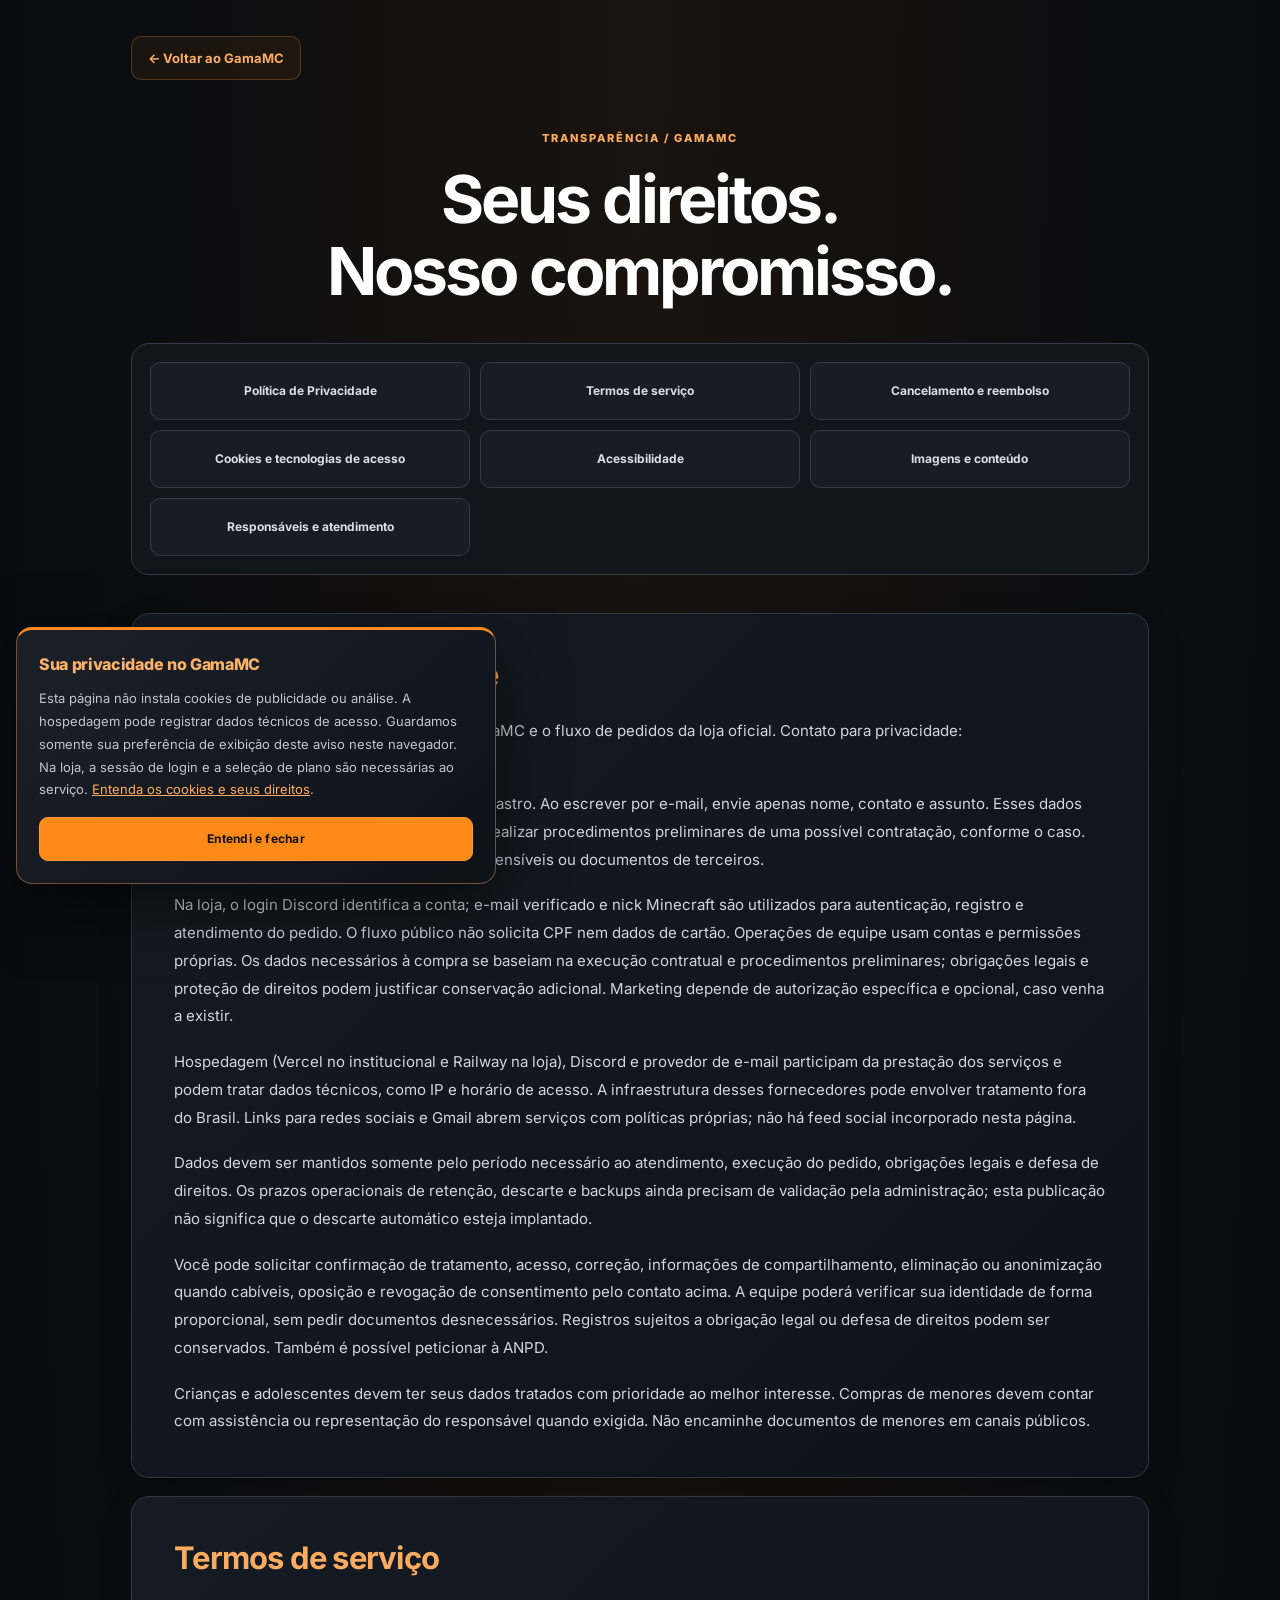
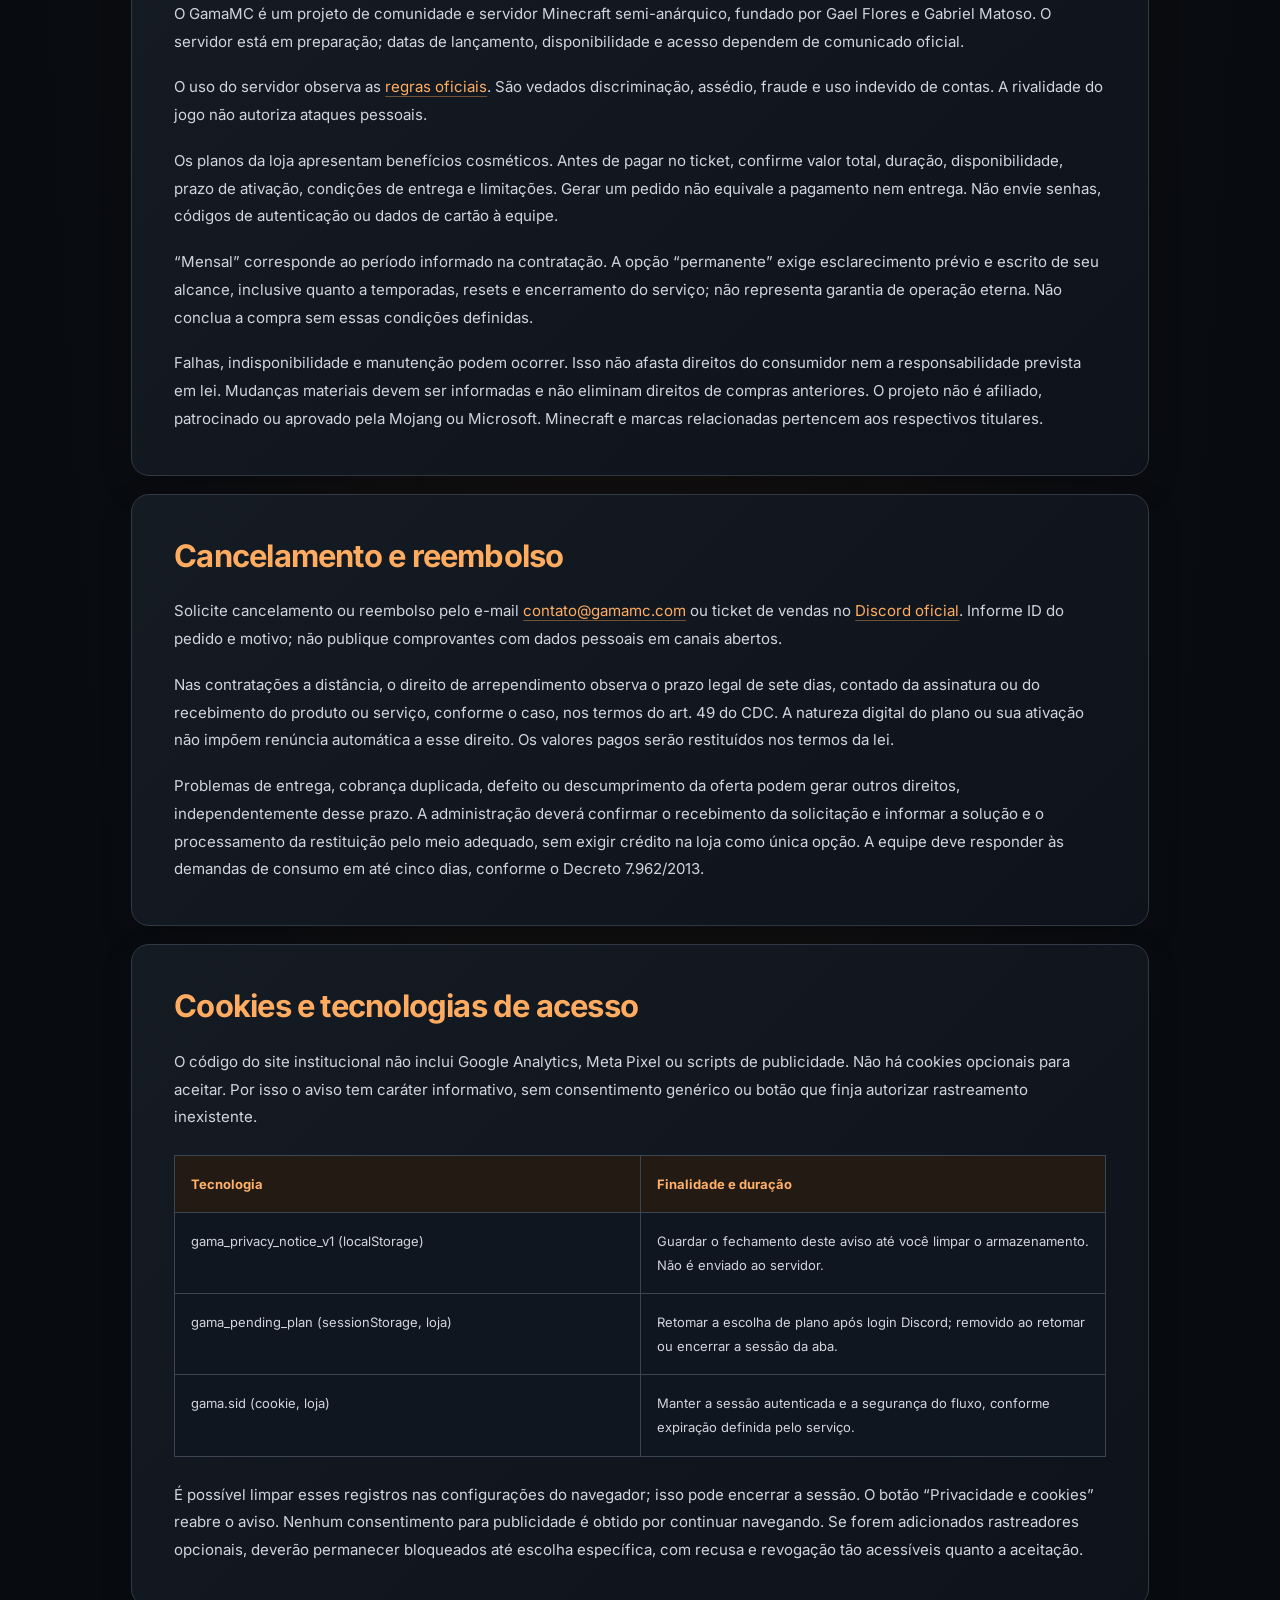
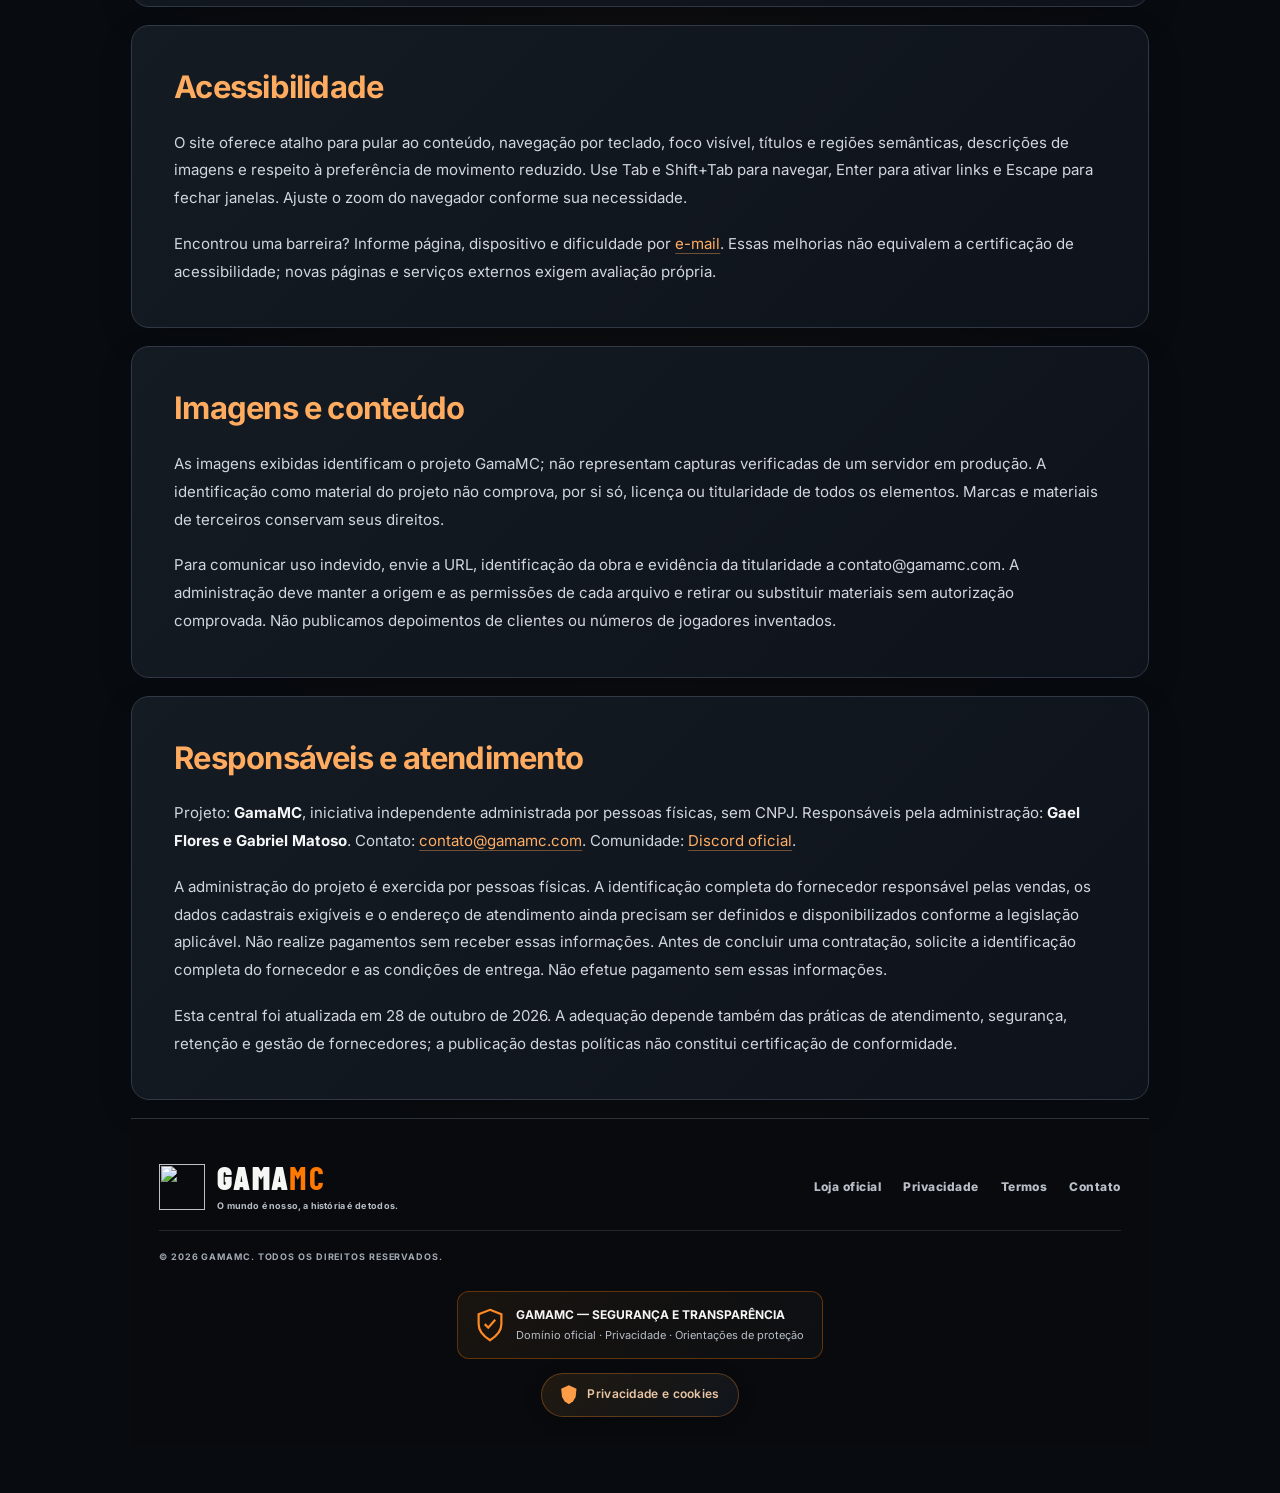
==== commit ef060b8c: "Standardize public footers on the GamaMC security page design" ====
--- a/politicas.html
+++ b/politicas.html
@@ -1 +1,22 @@
-<!doctype html><html lang="pt-BR"><head><meta charset="utf-8"><meta name="viewport" content="width=device-width,initial-scale=1"><title>Privacidade, termos e atendimento | GamaMC</title><meta name="description" content="Políticas de privacidade, cookies, termos, reembolso e atendimento GamaMC."><link rel="stylesheet" href="legal.css"><link rel="stylesheet" href="/security-badge.css"></head><body class="legal-page"><a href="/">← Voltar ao GamaMC</a><main id="conteudo"><p>TRANSPARÊNCIA / GAMAMC</p><h1>Seus direitos.<br>Nosso compromisso.</h1><nav class="legal-nav" aria-label="Políticas"><a href="#privacidade">Política de Privacidade</a><a href="#termos">Termos de serviço</a><a href="#reembolso">Cancelamento e reembolso</a><a href="#cookies">Cookies e tecnologias de acesso</a><a href="#acessibilidade">Acessibilidade</a><a href="#imagens">Imagens e conteúdo</a><a href="#contato">Responsáveis e atendimento</a></nav><section id="privacidade"><h2>Política de Privacidade</h2><p>Esta política abrange o site institucional GamaMC e o fluxo de pedidos da loja oficial. Contato para privacidade: <a href="mailto:contato@gamamc.com?subject=Privacidade%20e%20dados">contato@gamamc.com</a>.</p><p>No site institucional não há formulário de cadastro. Ao escrever por e-mail, envie apenas nome, contato e assunto. Esses dados são usados para responder à solicitação ou realizar procedimentos preliminares de uma possível contratação, conforme o caso. Não envie CPF, RG, dados bancários, dados sensíveis ou documentos de terceiros.</p><p>Na loja, o login Discord identifica a conta; e-mail verificado e nick Minecraft são utilizados para autenticação, registro e atendimento do pedido. O fluxo público não solicita CPF nem dados de cartão. Operações de equipe usam contas e permissões próprias. Os dados necessários à compra se baseiam na execução contratual e procedimentos preliminares; obrigações legais e proteção de direitos podem justificar conservação adicional. Marketing depende de autorização específica e opcional, caso venha a existir.</p><p>Hospedagem (Vercel no institucional e Railway na loja), Discord e provedor de e-mail participam da prestação dos serviços e podem tratar dados técnicos, como IP e horário de acesso. A infraestrutura desses fornecedores pode envolver tratamento fora do Brasil. Links para redes sociais e Gmail abrem serviços com políticas próprias; não há feed social incorporado nesta página.</p><p>Dados devem ser mantidos somente pelo período necessário ao atendimento, execução do pedido, obrigações legais e defesa de direitos. Os prazos operacionais de retenção, descarte e backups ainda precisam de validação pela administração; esta publicação não significa que o descarte automático esteja implantado.</p><p>Você pode solicitar confirmação de tratamento, acesso, correção, informações de compartilhamento, eliminação ou anonimização quando cabíveis, oposição e revogação de consentimento pelo contato acima. A equipe poderá verificar sua identidade de forma proporcional, sem pedir documentos desnecessários. Registros sujeitos a obrigação legal ou defesa de direitos podem ser conservados. Também é possível peticionar à ANPD.</p><p>Crianças e adolescentes devem ter seus dados tratados com prioridade ao melhor interesse. Compras de menores devem contar com assistência ou representação do responsável quando exigida. Não encaminhe documentos de menores em canais públicos.</p></section><section id="termos"><h2>Termos de serviço</h2><p>O GamaMC é um projeto de comunidade e servidor Minecraft semi-anárquico, fundado por Gael Flores e Gabriel Matoso. O servidor está em preparação; datas de lançamento, disponibilidade e acesso dependem de comunicado oficial.</p><p>O uso do servidor observa as <a href="https://gamamcregras.vercel.app/">regras oficiais</a>. São vedados discriminação, assédio, fraude e uso indevido de contas. A rivalidade do jogo não autoriza ataques pessoais.</p><p>Os planos da loja apresentam benefícios cosméticos. Antes de pagar no ticket, confirme valor total, duração, disponibilidade, prazo de ativação, condições de entrega e limitações. Gerar um pedido não equivale a pagamento nem entrega. Não envie senhas, códigos de autenticação ou dados de cartão à equipe.</p><p>“Mensal” corresponde ao período informado na contratação. A opção “permanente” exige esclarecimento prévio e escrito de seu alcance, inclusive quanto a temporadas, resets e encerramento do serviço; não representa garantia de operação eterna. Não conclua a compra sem essas condições definidas.</p><p>Falhas, indisponibilidade e manutenção podem ocorrer. Isso não afasta direitos do consumidor nem a responsabilidade prevista em lei. Mudanças materiais devem ser informadas e não eliminam direitos de compras anteriores. O projeto não é afiliado, patrocinado ou aprovado pela Mojang ou Microsoft. Minecraft e marcas relacionadas pertencem aos respectivos titulares.</p></section><section id="reembolso"><h2>Cancelamento e reembolso</h2><p>Solicite cancelamento ou reembolso pelo e-mail <a href="mailto:contato@gamamc.com?subject=Cancelamento%20ou%20reembolso">contato@gamamc.com</a> ou ticket de vendas no <a href="https://discord.gg/cwuTtM74SW">Discord oficial</a>. Informe ID do pedido e motivo; não publique comprovantes com dados pessoais em canais abertos.</p><p>Nas contratações a distância, o direito de arrependimento observa o prazo legal de sete dias, contado da assinatura ou do recebimento do produto ou serviço, conforme o caso, nos termos do art. 49 do CDC. A natureza digital do plano ou sua ativação não impõem renúncia automática a esse direito. Os valores pagos serão restituídos nos termos da lei.</p><p>Problemas de entrega, cobrança duplicada, defeito ou descumprimento da oferta podem gerar outros direitos, independentemente desse prazo. A administração deverá confirmar o recebimento da solicitação e informar a solução e o processamento da restituição pelo meio adequado, sem exigir crédito na loja como única opção. A equipe deve responder às demandas de consumo em até cinco dias, conforme o Decreto 7.962/2013.</p></section><section id="cookies"><h2>Cookies e tecnologias de acesso</h2><p>O código do site institucional não inclui Google Analytics, Meta Pixel ou scripts de publicidade. Não há cookies opcionais para aceitar. Por isso o aviso tem caráter informativo, sem consentimento genérico ou botão que finja autorizar rastreamento inexistente.</p><table><thead><tr><th>Tecnologia</th><th>Finalidade e duração</th></tr></thead><tbody><tr><td>gama_privacy_notice_v1 (localStorage)</td><td>Guardar o fechamento deste aviso até você limpar o armazenamento. Não é enviado ao servidor.</td></tr><tr><td>gama_pending_plan (sessionStorage, loja)</td><td>Retomar a escolha de plano após login Discord; removido ao retomar ou encerrar a sessão da aba.</td></tr><tr><td>gama.sid (cookie, loja)</td><td>Manter a sessão autenticada e a segurança do fluxo, conforme expiração definida pelo serviço.</td></tr></tbody></table><p>É possível limpar esses registros nas configurações do navegador; isso pode encerrar a sessão. O botão “Privacidade e cookies” reabre o aviso. Nenhum consentimento para publicidade é obtido por continuar navegando. Se forem adicionados rastreadores opcionais, deverão permanecer bloqueados até escolha específica, com recusa e revogação tão acessíveis quanto a aceitação.</p></section><section id="acessibilidade"><h2>Acessibilidade</h2><p>O site oferece atalho para pular ao conteúdo, navegação por teclado, foco visível, títulos e regiões semânticas, descrições de imagens e respeito à preferência de movimento reduzido. Use Tab e Shift+Tab para navegar, Enter para ativar links e Escape para fechar janelas. Ajuste o zoom do navegador conforme sua necessidade.</p><p>Encontrou uma barreira? Informe página, dispositivo e dificuldade por <a href="mailto:contato@gamamc.com?subject=Acessibilidade">e-mail</a>. Essas melhorias não equivalem a certificação de acessibilidade; novas páginas e serviços externos exigem avaliação própria.</p></section><section id="imagens"><h2>Imagens e conteúdo</h2><p>As imagens exibidas identificam o projeto GamaMC; não representam capturas verificadas de um servidor em produção. A identificação como material do projeto não comprova, por si só, licença ou titularidade de todos os elementos. Marcas e materiais de terceiros conservam seus direitos.</p><p>Para comunicar uso indevido, envie a URL, identificação da obra e evidência da titularidade a contato@gamamc.com. A administração deve manter a origem e as permissões de cada arquivo e retirar ou substituir materiais sem autorização comprovada. Não publicamos depoimentos de clientes ou números de jogadores inventados.</p></section><section id="contato"><h2>Responsáveis e atendimento</h2><p>Projeto: <strong>GamaMC</strong>, iniciativa independente administrada por pessoas físicas, sem CNPJ. Responsáveis pela administração: <strong>Gael Flores e Gabriel Matoso</strong>. Contato: <a href="mailto:contato@gamamc.com">contato@gamamc.com</a>. Comunidade: <a href="https://discord.gg/cwuTtM74SW">Discord oficial</a>.</p><p>A administração do projeto é exercida por pessoas físicas. A identificação completa do fornecedor responsável pelas vendas, os dados cadastrais exigíveis e o endereço de atendimento ainda precisam ser definidos e disponibilizados conforme a legislação aplicável. Não realize pagamentos sem receber essas informações. Antes de concluir uma contratação, solicite a identificação completa do fornecedor e as condições de entrega. Não efetue pagamento sem essas informações.</p><p>Esta central foi atualizada em 28 de outubro de 2026. A adequação depende também das práticas de atendimento, segurança, retenção e gestão de fornecedores; a publicação destas políticas não constitui certificação de conformidade.</p></section></main><footer><p>GamaMC • O mundo é nosso, a história é de todos.</p></footer><script src="privacy.js" defer></script><p class="trustedsite-note">gamamc.com possui certificação TrustedSite.</p></body></html>+<!doctype html><html lang="pt-BR"><head><meta charset="utf-8"><meta name="viewport" content="width=device-width,initial-scale=1"><title>Privacidade, termos e atendimento | GamaMC</title><meta name="description" content="Políticas de privacidade, cookies, termos, reembolso e atendimento GamaMC."><link rel="stylesheet" href="legal.css"><link rel="stylesheet" href="/security-badge.css"><link rel="stylesheet" href="/gama-footer.css?v=1">
+</head><body class="legal-page"><a href="/">← Voltar ao GamaMC</a><main id="conteudo"><p>TRANSPARÊNCIA / GAMAMC</p><h1>Seus direitos.<br>Nosso compromisso.</h1><nav class="legal-nav" aria-label="Políticas"><a href="#privacidade">Política de Privacidade</a><a href="#termos">Termos de serviço</a><a href="#reembolso">Cancelamento e reembolso</a><a href="#cookies">Cookies e tecnologias de acesso</a><a href="#acessibilidade">Acessibilidade</a><a href="#imagens">Imagens e conteúdo</a><a href="#contato">Responsáveis e atendimento</a></nav><section id="privacidade"><h2>Política de Privacidade</h2><p>Esta política abrange o site institucional GamaMC e o fluxo de pedidos da loja oficial. Contato para privacidade: <a href="mailto:contato@gamamc.com?subject=Privacidade%20e%20dados">contato@gamamc.com</a>.</p><p>No site institucional não há formulário de cadastro. Ao escrever por e-mail, envie apenas nome, contato e assunto. Esses dados são usados para responder à solicitação ou realizar procedimentos preliminares de uma possível contratação, conforme o caso. Não envie CPF, RG, dados bancários, dados sensíveis ou documentos de terceiros.</p><p>Na loja, o login Discord identifica a conta; e-mail verificado e nick Minecraft são utilizados para autenticação, registro e atendimento do pedido. O fluxo público não solicita CPF nem dados de cartão. Operações de equipe usam contas e permissões próprias. Os dados necessários à compra se baseiam na execução contratual e procedimentos preliminares; obrigações legais e proteção de direitos podem justificar conservação adicional. Marketing depende de autorização específica e opcional, caso venha a existir.</p><p>Hospedagem (Vercel no institucional e Railway na loja), Discord e provedor de e-mail participam da prestação dos serviços e podem tratar dados técnicos, como IP e horário de acesso. A infraestrutura desses fornecedores pode envolver tratamento fora do Brasil. Links para redes sociais e Gmail abrem serviços com políticas próprias; não há feed social incorporado nesta página.</p><p>Dados devem ser mantidos somente pelo período necessário ao atendimento, execução do pedido, obrigações legais e defesa de direitos. Os prazos operacionais de retenção, descarte e backups ainda precisam de validação pela administração; esta publicação não significa que o descarte automático esteja implantado.</p><p>Você pode solicitar confirmação de tratamento, acesso, correção, informações de compartilhamento, eliminação ou anonimização quando cabíveis, oposição e revogação de consentimento pelo contato acima. A equipe poderá verificar sua identidade de forma proporcional, sem pedir documentos desnecessários. Registros sujeitos a obrigação legal ou defesa de direitos podem ser conservados. Também é possível peticionar à ANPD.</p><p>Crianças e adolescentes devem ter seus dados tratados com prioridade ao melhor interesse. Compras de menores devem contar com assistência ou representação do responsável quando exigida. Não encaminhe documentos de menores em canais públicos.</p></section><section id="termos"><h2>Termos de serviço</h2><p>O GamaMC é um projeto de comunidade e servidor Minecraft semi-anárquico, fundado por Gael Flores e Gabriel Matoso. O servidor está em preparação; datas de lançamento, disponibilidade e acesso dependem de comunicado oficial.</p><p>O uso do servidor observa as <a href="https://gamamcregras.vercel.app/">regras oficiais</a>. São vedados discriminação, assédio, fraude e uso indevido de contas. A rivalidade do jogo não autoriza ataques pessoais.</p><p>Os planos da loja apresentam benefícios cosméticos. Antes de pagar no ticket, confirme valor total, duração, disponibilidade, prazo de ativação, condições de entrega e limitações. Gerar um pedido não equivale a pagamento nem entrega. Não envie senhas, códigos de autenticação ou dados de cartão à equipe.</p><p>“Mensal” corresponde ao período informado na contratação. A opção “permanente” exige esclarecimento prévio e escrito de seu alcance, inclusive quanto a temporadas, resets e encerramento do serviço; não representa garantia de operação eterna. Não conclua a compra sem essas condições definidas.</p><p>Falhas, indisponibilidade e manutenção podem ocorrer. Isso não afasta direitos do consumidor nem a responsabilidade prevista em lei. Mudanças materiais devem ser informadas e não eliminam direitos de compras anteriores. O projeto não é afiliado, patrocinado ou aprovado pela Mojang ou Microsoft. Minecraft e marcas relacionadas pertencem aos respectivos titulares.</p></section><section id="reembolso"><h2>Cancelamento e reembolso</h2><p>Solicite cancelamento ou reembolso pelo e-mail <a href="mailto:contato@gamamc.com?subject=Cancelamento%20ou%20reembolso">contato@gamamc.com</a> ou ticket de vendas no <a href="https://discord.gg/cwuTtM74SW">Discord oficial</a>. Informe ID do pedido e motivo; não publique comprovantes com dados pessoais em canais abertos.</p><p>Nas contratações a distância, o direito de arrependimento observa o prazo legal de sete dias, contado da assinatura ou do recebimento do produto ou serviço, conforme o caso, nos termos do art. 49 do CDC. A natureza digital do plano ou sua ativação não impõem renúncia automática a esse direito. Os valores pagos serão restituídos nos termos da lei.</p><p>Problemas de entrega, cobrança duplicada, defeito ou descumprimento da oferta podem gerar outros direitos, independentemente desse prazo. A administração deverá confirmar o recebimento da solicitação e informar a solução e o processamento da restituição pelo meio adequado, sem exigir crédito na loja como única opção. A equipe deve responder às demandas de consumo em até cinco dias, conforme o Decreto 7.962/2013.</p></section><section id="cookies"><h2>Cookies e tecnologias de acesso</h2><p>O código do site institucional não inclui Google Analytics, Meta Pixel ou scripts de publicidade. Não há cookies opcionais para aceitar. Por isso o aviso tem caráter informativo, sem consentimento genérico ou botão que finja autorizar rastreamento inexistente.</p><table><thead><tr><th>Tecnologia</th><th>Finalidade e duração</th></tr></thead><tbody><tr><td>gama_privacy_notice_v1 (localStorage)</td><td>Guardar o fechamento deste aviso até você limpar o armazenamento. Não é enviado ao servidor.</td></tr><tr><td>gama_pending_plan (sessionStorage, loja)</td><td>Retomar a escolha de plano após login Discord; removido ao retomar ou encerrar a sessão da aba.</td></tr><tr><td>gama.sid (cookie, loja)</td><td>Manter a sessão autenticada e a segurança do fluxo, conforme expiração definida pelo serviço.</td></tr></tbody></table><p>É possível limpar esses registros nas configurações do navegador; isso pode encerrar a sessão. O botão “Privacidade e cookies” reabre o aviso. Nenhum consentimento para publicidade é obtido por continuar navegando. Se forem adicionados rastreadores opcionais, deverão permanecer bloqueados até escolha específica, com recusa e revogação tão acessíveis quanto a aceitação.</p></section><section id="acessibilidade"><h2>Acessibilidade</h2><p>O site oferece atalho para pular ao conteúdo, navegação por teclado, foco visível, títulos e regiões semânticas, descrições de imagens e respeito à preferência de movimento reduzido. Use Tab e Shift+Tab para navegar, Enter para ativar links e Escape para fechar janelas. Ajuste o zoom do navegador conforme sua necessidade.</p><p>Encontrou uma barreira? Informe página, dispositivo e dificuldade por <a href="mailto:contato@gamamc.com?subject=Acessibilidade">e-mail</a>. Essas melhorias não equivalem a certificação de acessibilidade; novas páginas e serviços externos exigem avaliação própria.</p></section><section id="imagens"><h2>Imagens e conteúdo</h2><p>As imagens exibidas identificam o projeto GamaMC; não representam capturas verificadas de um servidor em produção. A identificação como material do projeto não comprova, por si só, licença ou titularidade de todos os elementos. Marcas e materiais de terceiros conservam seus direitos.</p><p>Para comunicar uso indevido, envie a URL, identificação da obra e evidência da titularidade a contato@gamamc.com. A administração deve manter a origem e as permissões de cada arquivo e retirar ou substituir materiais sem autorização comprovada. Não publicamos depoimentos de clientes ou números de jogadores inventados.</p></section><section id="contato"><h2>Responsáveis e atendimento</h2><p>Projeto: <strong>GamaMC</strong>, iniciativa independente administrada por pessoas físicas, sem CNPJ. Responsáveis pela administração: <strong>Gael Flores e Gabriel Matoso</strong>. Contato: <a href="mailto:contato@gamamc.com">contato@gamamc.com</a>. Comunidade: <a href="https://discord.gg/cwuTtM74SW">Discord oficial</a>.</p><p>A administração do projeto é exercida por pessoas físicas. A identificação completa do fornecedor responsável pelas vendas, os dados cadastrais exigíveis e o endereço de atendimento ainda precisam ser definidos e disponibilizados conforme a legislação aplicável. Não realize pagamentos sem receber essas informações. Antes de concluir uma contratação, solicite a identificação completa do fornecedor e as condições de entrega. Não efetue pagamento sem essas informações.</p><p>Esta central foi atualizada em 28 de outubro de 2026. A adequação depende também das práticas de atendimento, segurança, retenção e gestão de fornecedores; a publicação destas políticas não constitui certificação de conformidade.</p></section></main><footer class="gama-footer">
+  <div class="gama-footer-inner">
+    <div class="gama-footer-top">
+      <a class="gama-footer-brand" href="https://www.gamamc.com/" aria-label="GamaMC, página inicial">
+        <img src="/assets/logo-transparente.png" width="46" height="46" alt="" loading="lazy">
+        <span><span class="gama-footer-wordmark">GAMA<b>MC</b></span><small class="gama-footer-motto">O mundo é nosso, a história é de todos.</small></span>
+      </a>
+      <nav class="gama-footer-links" aria-label="Links do rodapé">
+        <a href="https://www.gamamc.com/loja">Loja oficial</a>
+        <a href="https://www.gamamc.com/politicas.html#privacidade">Privacidade</a>
+        <a href="https://www.gamamc.com/politicas.html#termos">Termos</a>
+        <a href="mailto:contato@gamamc.com">Contato</a>
+      </nav>
+    </div>
+    <p class="gama-footer-legal">© 2026 GAMAMC. TODOS OS DIREITOS RESERVADOS.</p>
+    <a class="gama-footer-security" href="https://www.gamamc.com/seguranca">
+      <img src="/security-shield.svg" width="28" height="34" alt="" loading="lazy">
+      <span>GAMAMC — SEGURANÇA E TRANSPARÊNCIA<small>Domínio oficial · Privacidade · Orientações de proteção</small></span>
+    </a>
+  </div>
+</footer><script src="/privacy.js?v=20261119" defer></script></body></html>
--- a/gama-footer.css
+++ b/gama-footer.css
@@ -0,0 +1,55 @@
+@import url('/fonts/site-fonts.css');
+
+footer.gama-footer {
+  box-sizing: border-box;
+  display: block;
+  margin: 0;
+  padding: 42px 0 28px;
+  border: 0;
+  border-top: 1px solid #2d3239;
+  background: #080a0d;
+  color: #b8bec8;
+  text-align: left;
+  font: 400 14px/1.5 Inter, Arial, sans-serif;
+}
+.gama-footer *, .gama-footer *::before { box-sizing: border-box; }
+.gama-footer .gama-footer-inner { max-width: 1220px; margin: 0 auto; padding: 0 28px; }
+.gama-footer .gama-footer-top { display: flex; flex-wrap: wrap; align-items: center; justify-content: space-between; gap: 18px 30px; }
+.gama-footer a { color: inherit; text-decoration: none; }
+.gama-footer .gama-footer-brand { display: flex; align-items: center; gap: 12px; min-width: 0; color: #f6f6f5; }
+.gama-footer .gama-footer-brand img { display: block; width: 46px; height: 46px; object-fit: contain; flex: 0 0 auto; }
+.gama-footer .gama-footer-wordmark { display: block; font: 900 32px/1 'Barlow Condensed', Impact, 'Arial Narrow', sans-serif; letter-spacing: .04em; }
+.gama-footer .gama-footer-wordmark b { color: #ff7800; }
+.gama-footer .gama-footer-motto { display: block; margin-top: 6px; color: #b8bec8; font-size: 9px; font-weight: 700; letter-spacing: .02em; }
+.gama-footer .gama-footer-links { display: flex; flex-wrap: wrap; gap: 0 22px; }
+.gama-footer .gama-footer-links a { display: inline-flex; align-items: center; min-height: 44px; font-size: 12px; font-weight: 800; letter-spacing: .04em; white-space: nowrap; }
+.gama-footer .gama-footer-links a:hover { color: #ff9d3c; }
+.gama-footer .gama-footer-legal { margin: 17px 0 0; padding-top: 19px; border-top: 1px solid #24282e; color: #a2a9b5; font-size: 9px; font-weight: 700; letter-spacing: .1em; }
+.gama-footer .gama-footer-security { display: flex; align-items: center; gap: 12px; width: fit-content; max-width: 100%; margin: 28px auto 0; padding: 14px 18px; border: 1px solid #ff780055; border-radius: 12px; background: linear-gradient(135deg,#19140f,#0c0f13); color: #f6f6f5; font-size: 12px; font-weight: 700; }
+.gama-footer .gama-footer-security img { display: block; flex: 0 0 28px; width: 28px; height: 34px; object-fit: contain; }
+.gama-footer .gama-footer-security small { display: block; margin-top: 3px; color: #b8bec8; font-size: 11px; font-weight: 400; }
+.gama-footer .gama-footer-security:hover { border-color: #ff9d3c; }
+.gama-footer .privacy-settings { display: flex; align-items: center; justify-content: center; gap: 10px; min-height: 44px; max-width: 100%; margin: 14px auto 0; padding: 10px 18px; border: 1px solid #ff8c294d; border-radius: 999px; background: linear-gradient(135deg,#201910,#10151c); color: #eac6a4; font: 600 12px/1.4 Inter,Arial,sans-serif; letter-spacing: .025em; cursor: pointer; }
+.gama-footer .privacy-settings::before { content: ''; flex: 0 0 17px; width: 17px; height: 19px; background: #ff9c48; clip-path: polygon(50% 0,95% 18%,90% 62%,75% 84%,50% 100%,25% 84%,10% 62%,5% 18%); }
+.gama-footer .privacy-settings:hover { background: #302116; border-color: #ff9b48; color: #fff; }
+.gama-footer :is(a,button):focus-visible { outline: 2px solid #ffad62; outline-offset: 4px; }
+body > .privacy-notice { box-sizing: border-box; position: fixed; z-index: 150; bottom: 16px; left: 16px; right: 16px; max-width: 480px; max-height: 65vh; overflow: auto; padding: 22px; border: 1px solid #765033; border-top: 3px solid #ff8b24; border-radius: 16px; background: linear-gradient(140deg,#1c2028,#0d1118); color: #f6f6f5; box-shadow: 0 20px 65px #0009; font: 14px/1.6 Inter,Arial,sans-serif; }
+body > .privacy-notice[hidden] { display: none; }
+body > .privacy-notice strong { color: #ffb26a; }
+body > .privacy-notice p { margin: 10px 0 16px; color: #c0c6d0; }
+body > .privacy-notice a { color: #ffad62; text-decoration: underline; }
+body > .privacy-notice button { min-height: 44px; padding: 8px 14px; border: 1px solid #ff9a39; border-radius: 9px; background: #ff8a17; color: #15100b; font: 700 12px/1.4 Inter,Arial,sans-serif; cursor: pointer; }
+@media (max-width: 760px) {
+  footer.gama-footer { padding-top: 40px; }
+  .gama-footer .gama-footer-inner { padding-inline: 20px; }
+  .gama-footer .gama-footer-top { flex-direction: column; align-items: flex-start; gap: 17px; }
+  .gama-footer .gama-footer-wordmark { font-size: 29px; }
+  .gama-footer .gama-footer-links { width: 100%; gap: 0 clamp(10px,4.6vw,22px); }
+  .gama-footer .gama-footer-legal { margin-top: 18px; }
+  .gama-footer .gama-footer-security { width: 100%; }
+}
+@media (max-width: 360px) {
+  .gama-footer .gama-footer-inner { padding-inline: 16px; }
+  .gama-footer .gama-footer-links { column-gap: 10px; }
+  .gama-footer .gama-footer-links a { font-size: 11px; letter-spacing: .02em; }
+}
